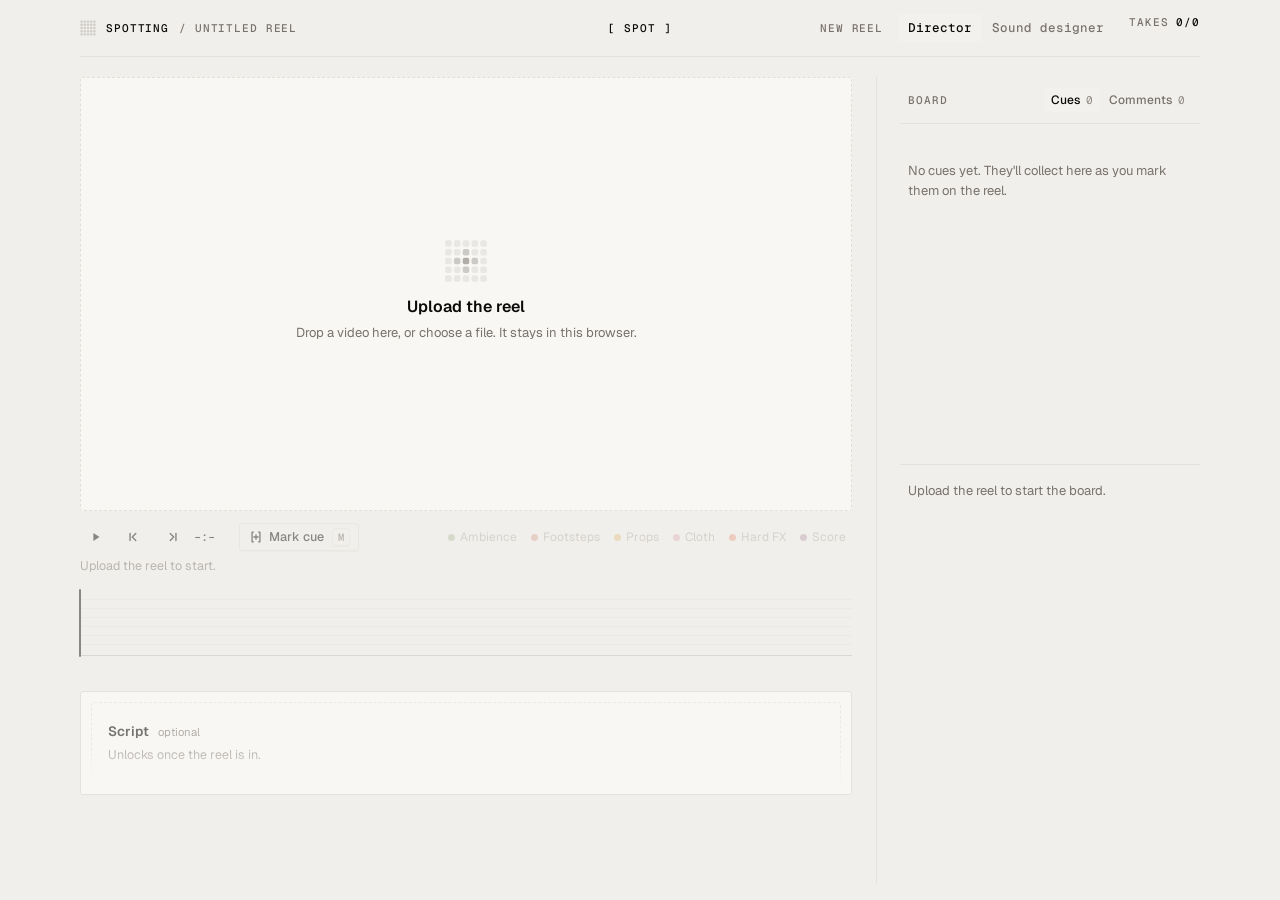
==== index.html @ cb85033e "Spotting board: upload-first app, demo, shared engine - index.html: the board opens straight onto th" ====
<!doctype html><html lang="en"><head><meta charset="utf-8"><meta name="viewport" content="width=device-width,initial-scale=1,viewport-fit=cover">
<title>Spotting</title>
<link rel="preconnect" href="https://fonts.googleapis.com">
<link rel="stylesheet" href="https://fonts.googleapis.com/css2?family=Geist:wght@400;500;600&family=Geist+Mono:wght@400;500&family=Courier+Prime:wght@400;700&display=swap">
<link rel="stylesheet" href="assets/film-cut.css">
</head><body>
<!-- The board: it opens straight onto the interface. Upload the reel in the player; the script slot under it unlocks once the reel is in.
     Everything stays in this browser (IndexedDB): the video under "video", the board (name, cues, notes, comments, script) under "board". -->
<div id="app"></div>
<script src="assets/engine.js"></script>
<script>
const store={db:null,
  open(){return this.db||(this.db=new Promise((ok,no)=>{const r=indexedDB.open("svsd-board",1);r.onupgradeneeded=()=>r.result.createObjectStore("kv");r.onsuccess=()=>ok(r.result);r.onerror=()=>no(r.error)}))},
  async tx(mode,fn){const db=await this.open();return new Promise((ok,no)=>{const t=db.transaction("kv",mode),s=t.objectStore("kv"),r=fn(s);t.oncomplete=()=>ok(r?.result);t.onerror=()=>no(t.error)})},
  get(k){return this.tx("readonly",s=>s.get(k))},put(k,v){return this.tx("readwrite",s=>s.put(v,k))},clear(){return this.tx("readwrite",s=>s.clear())}};
const save=b=>store.put("board",b).catch(()=>{});

/* pick up this browser's board if there is one, otherwise start an empty one */
(async()=>{let board=null,video=null;try{[board,video]=await Promise.all([store.get("board"),store.get("video")])}catch(e){}
  if(!video)board=null;board??={name:"Untitled reel",script:[],cues:{},comments:{}};
  window.board=boot({mode:"app",title:board.name,video:video?URL.createObjectURL(video):null,script:board.script,cues:board.cues,reel:Object.keys(board.cues||{}),comments:Object.values(board.comments||{}),
    onVideo:f=>{board.videoName=f.name;store.put("video",f).then(()=>save(board))},
    onChange:s=>{board.name=s.title;board.cues=s.cues;board.comments=s.comments;board.script=s.script;save(board)},
    onReset:async()=>{await store.clear();location.reload()}})})();
</script>
</body></html>
---- assets/film-cut.css ----
/* Spotting board: shared styles for the board (index.html) and the demo (demo.html) */
:root{color-scheme:light;box-sizing:border-box;padding-top:env(safe-area-inset-top,0px);padding-bottom:env(safe-area-inset-bottom,0px)}html{scroll-padding-top:env(safe-area-inset-top,0px)}body{margin:0;padding:0;font:14px -apple-system,BlinkMacSystemFont,sans-serif;background:#fff;color:#000}img{max-width:100%}[hidden]:not([hidden=until-found i]){display:none!important}
/* Film cut: the locked reel is the main surface. Every cue sits at its moment on the film, in a lane for its kind of sound; the script around the cue at the playhead shows underneath and unfolds, like a folded sheet of paper, into the full script over the reel. */
:root{
  --background:#f1efeb; --score-bg:#e8e5df; --foreground:#0c0a09; --card:#ffffff; --card-foreground:#0c0a09; --popover:#ffffff;
  --primary:#1c1917; --primary-foreground:#fafaf9; --secondary:#f5f3f0; --muted:#f5f3f0; --muted-foreground:#78716c;
  --accent:#f3f1ed; --border:#e5e2dd; --input:#e2ded8; --ring:#a1a1a1; --well:#0a0a0a; --well-fg:#fafafa;
  --radius:.625rem; --link:#2b8ff0;
  --ambience:#7f9460; --footsteps:#c2643f; --props:#d69726; --cloth:#cf7f8b; --hardfx:#e0552b; --score:#8a5a7e;
  --shadow-sm:0 1px 2px rgba(0,0,0,.05); --shadow-md:0 4px 6px -1px rgba(0,0,0,.1),0 2px 4px -2px rgba(0,0,0,.1);
  --f-sans:"Geist",ui-sans-serif,system-ui,-apple-system,sans-serif; --f-mono:"Geist Mono",ui-monospace,Menlo,monospace;
  --f-script:"Courier Prime","Courier New",Courier,monospace;
}
*{box-sizing:border-box}
body{background:var(--background);color:var(--foreground);font-family:var(--f-sans);font-size:14px;line-height:20px;-webkit-font-smoothing:antialiased;
  min-height:100dvh;display:flex;flex-direction:column;
  padding-left:max(16px,env(safe-area-inset-left,0px));padding-right:max(16px,env(safe-area-inset-right,0px));padding-block:0 16px}
button{font:inherit;color:inherit}
:focus-visible{outline:2px solid var(--ring);outline-offset:2px}
canvas.g{display:block;flex:none}
.wrap{max-width:1120px;width:100%;margin:0 auto;flex:1;min-height:0;display:flex;flex-direction:column;gap:20px}

/* header */
header.top{display:grid;grid-template-columns:1fr auto 1fr;align-items:center;gap:12px;padding-block:14px;border-bottom:1px solid var(--border);
  font:500 11px/16px var(--f-mono);letter-spacing:.08em;text-transform:uppercase}
.brand{display:flex;align-items:center;gap:10px;color:var(--foreground)}
.crumb{color:var(--muted-foreground)}
.nav{display:flex;gap:4px}
.nav button{border:0;background:none;cursor:pointer;padding:4px 10px;font:inherit;letter-spacing:inherit;text-transform:inherit;color:var(--muted-foreground);white-space:pre}
.nav button:hover{color:var(--foreground)}
.nav button[aria-selected="true"]{color:var(--foreground)}
.nav button[aria-selected="true"]::before{content:"[ "}.nav button[aria-selected="true"]::after{content:" ]"}
.meta{justify-self:end;display:flex;gap:16px;color:var(--muted-foreground)}
.meta b{font-weight:500;color:var(--foreground)}
.scr{display:inline-block}
@media (max-width:760px){header.top{grid-template-columns:1fr auto}.meta>span{display:none}}

/* shadcn: Button */
.btn{display:inline-flex;align-items:center;justify-content:center;gap:6px;height:32px;padding:0 12px;border-radius:calc(var(--radius) - 2px);font-size:13px;font-weight:500;cursor:pointer;border:1px solid transparent;white-space:nowrap;transition:background .15s,opacity .15s}
.btn svg{width:14px;height:14px}
.btn-default{background:var(--primary);color:var(--primary-foreground)}
.btn-default:hover{opacity:.9}
.btn-outline{background:var(--background);border-color:var(--input);box-shadow:var(--shadow-sm)}
.btn-outline:hover{background:var(--accent)}
.btn-ghost{background:transparent}
.btn-ghost:hover{background:var(--accent)}
.btn-icon{width:32px;padding:0}
.btn:disabled{opacity:.5;pointer-events:none}

/* shadcn: Badge */
.badge{display:inline-flex;align-items:center;gap:6px;border:1px solid var(--border);border-radius:calc(var(--radius) - 4px);padding:1px 8px;font-size:12px;font-weight:500;line-height:18px;white-space:nowrap}
.badge i{width:6px;height:6px;border-radius:50%;background:var(--c)}

/* shadcn: ToggleGroup */
.toggles{display:flex;flex-wrap:wrap;gap:2px}
.tg{display:inline-flex;align-items:center;gap:6px;border:0;background:transparent;height:28px;padding:0 9px;border-radius:calc(var(--radius) - 2px);font-size:12.5px;font-weight:500;cursor:pointer;color:var(--muted-foreground);transition:background .15s,color .15s}
.tg:hover{color:var(--foreground)}
.tg[aria-pressed="true"]{background:var(--accent);color:var(--foreground)}
.tg i{width:6px;height:6px;border-radius:50%;background:var(--c)}
.tg b{font:400 11px var(--f-mono);color:var(--muted-foreground);opacity:.8}
.hint{color:var(--muted-foreground);font-size:13px}

/* shadcn: Card */
.card{background:var(--card);color:var(--card-foreground);border:1px solid var(--border);border-radius:calc(var(--radius) + 4px);box-shadow:var(--shadow-sm)}
.card-h{display:flex;flex-wrap:wrap;align-items:center;justify-content:space-between;gap:6px 16px;padding:16px 20px 0}
.card-t{font-weight:600;font-size:14px;line-height:20px}
.card-d{color:var(--muted-foreground);font-size:13px}
/* shadcn: Tooltip */
.tip{position:fixed;z-index:50;pointer-events:none;background:var(--primary);color:var(--primary-foreground);font-size:12px;line-height:16px;border-radius:calc(var(--radius) - 2px);padding:6px 10px;white-space:nowrap;transform:translate(-50%,-100%);margin-top:-10px;animation:tipin .12s ease-out}
@keyframes tipin{from{opacity:0;transform:translate(-50%,-90%)}}

/* script card: fixed height down to the bottom of the screen, scrolls inside */
.script{flex:1 1 0;min-height:420px;display:flex;flex-direction:row;gap:20px;min-width:0}
.pane{flex:1;min-width:0;position:relative;display:flex;flex-direction:column;border:1px solid var(--border);border-radius:3px;overflow:hidden}
.pane::after{content:"";position:absolute;left:0;right:0;bottom:0;height:88px;pointer-events:none;z-index:6;background:linear-gradient(to bottom,transparent,var(--background) 85%)}
.scroller{flex:1;min-width:0;min-height:0;overflow-y:auto;overscroll-behavior:contain;position:relative;scrollbar-width:thin;scrollbar-color:var(--input) transparent}
.doc{padding:0 0 96px}
.act{position:relative}
.act-h{position:sticky;top:0;z-index:5;display:flex;align-items:center;flex-wrap:wrap;gap:4px 14px;padding:11px 20px;width:100%;border:0;text-align:left;cursor:pointer;
  background:color-mix(in srgb,var(--background) 97%,transparent);-webkit-backdrop-filter:blur(10px);backdrop-filter:blur(10px);
  border-bottom:1px solid var(--border);font:500 11px/16px var(--f-mono);letter-spacing:.08em;text-transform:uppercase;color:var(--muted-foreground)}
.act-h:hover{background:color-mix(in srgb,var(--accent) 92%,transparent)}
.act-h .chev{width:14px;height:14px;flex:none;color:var(--muted-foreground);transition:transform .25s cubic-bezier(.22,1,.36,1)}
.act.collapsed .chev{transform:rotate(-90deg)}
.act-body{display:grid;grid-template-rows:1fr;transition:grid-template-rows .3s cubic-bezier(.22,1,.36,1)}
.act-body>.inner{overflow:hidden;min-height:0}
.act.collapsed .act-body{grid-template-rows:0fr;visibility:hidden;transition:grid-template-rows .3s cubic-bezier(.22,1,.36,1),visibility 0s .3s}
.act-h .nm{color:var(--foreground);font-weight:600;display:flex;align-items:center;gap:8px}
.act-h .nm i{width:6px;height:6px;border-radius:1px;background:var(--foreground)}
.act-h .bd{letter-spacing:.04em}
.act-h .at{margin-left:auto;color:var(--foreground)}
.row{position:relative;display:grid;grid-template-columns:64px minmax(0,1fr)}
.gut{position:relative}
.scene-no{position:absolute;right:12px;top:22px;text-align:right;font:500 13px var(--f-mono);color:var(--muted-foreground)}
.page{padding:0 40px;font-family:var(--f-script);font-size:15px;line-height:28px;transition:opacity .35s}
.page p{margin:0;padding-bottom:20px}
.page .slug{font-weight:700;letter-spacing:.03em;padding-top:20px}
.page .sub{font-weight:700;padding-top:0}
.page .char{padding:4px 0 0 32%;padding-bottom:0}
.page .line{padding:0 16% 20px 20%}
.ci{display:grid;grid-template-columns:20px 1fr;align-items:center;gap:10px;border:0;background:transparent;text-align:left;cursor:pointer;border-radius:calc(var(--radius) - 2px);padding:6px 8px;transition:background .15s,opacity .3s}
.ci:hover,.ci.hot,.ci.open{background:var(--accent)}
.cuelist{width:240px;flex:none;display:flex;flex-direction:column;min-height:0}
.cuelist-h{padding:11px 8px;border-bottom:1px solid var(--border);font:500 11px/16px var(--f-mono);letter-spacing:.08em;text-transform:uppercase;color:var(--muted-foreground)}
.cl-scroll{flex:1;min-height:0;position:relative;overflow-y:auto;scrollbar-width:none;padding-top:8px;-webkit-mask-image:linear-gradient(to bottom,transparent,#000 18px,#000 calc(100% - 64px),transparent);mask-image:linear-gradient(to bottom,transparent,#000 18px,#000 calc(100% - 64px),transparent)}
.ci .lbl{font-size:13px;font-weight:500;line-height:18px;min-width:0}
.ci .cat{display:block;font-size:12px;font-weight:400;color:var(--muted-foreground)}
/* highlight */
.cue{cursor:pointer;border-radius:3px;-webkit-box-decoration-break:clone;box-decoration-break:clone;
  background-image:linear-gradient(90deg,transparent 0%,color-mix(in srgb,var(--c) 10%,transparent) 35%,color-mix(in srgb,var(--c) 38%,transparent) 100%),
    linear-gradient(90deg,color-mix(in srgb,var(--c) 10%,transparent),color-mix(in srgb,var(--c) 55%,transparent));
  background-repeat:no-repeat;background-position:0 0,0 100%;background-size:0% 100%,100% 1px;
  transition:background-size .55s cubic-bezier(.22,1,.36,1),color .2s}
.cue.hot,.doc.filtering .cue.match{background-size:100% 100%,100% 1px}
.pop .panel{background:var(--popover);border:1px solid var(--border);border-radius:var(--radius);box-shadow:var(--shadow-md);overflow:hidden}
/* clip thumbnail: always the first thing in the card */
.clipslot{position:relative;aspect-ratio:16/9;max-width:100%;margin:6px 6px 0;background:#000;border-radius:calc(var(--radius) - 3px);overflow:hidden}
.clipslot .media{position:absolute;inset:0}
.clipslot .media canvas,.clipslot .media video{display:block;width:100%;height:100%;object-fit:cover}
.cliptag{position:absolute;left:8px;top:8px;display:flex;align-items:center;gap:6px;font:400 10.5px/14px var(--f-mono);color:#e5e5e5;background:rgba(0,0,0,.55);padding:2px 7px;border-radius:4px;-webkit-backdrop-filter:blur(4px);backdrop-filter:blur(4px)}
/* comment card, after the references: header, a thread joined by a line, an input with a round send button */
.av{flex:none;width:32px;height:32px;border-radius:50%;font-size:0;
  background:radial-gradient(circle,var(--c) 0 38%,transparent 44%) 0 0/4px 4px,radial-gradient(circle,color-mix(in srgb,var(--c) 60%,#000) 0 30%,transparent 36%) 2px 2px/4px 4px,color-mix(in srgb,var(--c) 40%,#fff)}
.pop .panel{border-radius:20px;box-shadow:0 14px 34px -12px rgba(0,0,0,.24),0 2px 6px rgba(0,0,0,.05)}
.pop .clipslot{border-radius:14px}
.ch{display:flex;align-items:center;gap:8px;padding:14px 10px 12px 18px;border-bottom:1px solid var(--border);background:color-mix(in srgb,var(--muted) 55%,var(--popover))}
.pop:not(.ext) .ch{margin-top:6px;border-top:1px solid var(--border)}
.ch .tt{flex:1;min-width:0}
.ch b{display:block;font-size:15px;font-weight:500;line-height:20px;white-space:nowrap;overflow:hidden;text-overflow:ellipsis}
.ch small{display:block;font:400 11px/16px var(--f-mono);color:var(--muted-foreground);white-space:nowrap;overflow:hidden;text-overflow:ellipsis}
.ch .btn-icon{width:30px;height:30px;flex:none;color:var(--muted-foreground)}
.ch .btn-icon svg{width:16px;height:16px}
.ch .bk{margin-left:-10px}
.stc{display:inline-flex;align-items:center;gap:5px;flex:none;height:26px;padding:0 9px;border:1px solid var(--border);border-radius:999px;background:var(--popover);font:500 12px var(--f-sans);color:var(--foreground);white-space:nowrap}
button.stc{cursor:pointer}button.stc:hover{background:var(--accent)}
.stc i{width:6px;height:6px;border-radius:50%;background:var(--c)}
.stc svg{width:12px;height:12px;color:var(--muted-foreground)}
.kh{flex:none;font:400 10.5px var(--f-mono);color:var(--muted-foreground);white-space:nowrap}
.cnote{all:unset;box-sizing:border-box;display:-webkit-box;-webkit-box-orient:vertical;-webkit-line-clamp:2;overflow:hidden;width:100%;padding:12px 18px 0;font:400 12.5px/19px var(--f-script);color:var(--muted-foreground);cursor:pointer}
.cnote[aria-expanded=true]{-webkit-line-clamp:unset}
.cnote b{font:500 11.5px var(--f-sans);color:var(--foreground);margin-right:6px}
.thread{padding:6px 18px 8px}
.msg{position:relative;display:grid;grid-template-columns:32px minmax(0,1fr);gap:12px;padding:12px 0}
.msg:has(+.msg:not(.sys))::before{content:"";position:absolute;left:15.25px;top:52px;bottom:-4px;width:1.5px;border-radius:1px;background:var(--border)}
.msg .who{display:flex;align-items:baseline;flex-wrap:wrap;gap:0 8px;font-size:14px;font-weight:600;line-height:20px}
.msg .who small{font-size:12.5px;font-weight:400;color:var(--muted-foreground)}
.msg p{margin:2px 0 0;font-size:14px;line-height:21px;color:color-mix(in srgb,var(--foreground) 78%,transparent);white-space:pre-wrap;overflow-wrap:anywhere}
.msg.sys{display:block;padding:6px 0;text-align:center;font-size:11.5px;color:var(--muted-foreground)}
.mention{color:var(--link);font-weight:500}
.rxs{display:flex;flex-wrap:wrap;gap:4px;margin-top:8px}
.rx{display:inline-flex;align-items:center;gap:4px;height:24px;padding:0 8px;border:1px solid var(--border);border-radius:999px;background:transparent;font-size:12.5px;cursor:pointer}
.rx:hover{background:var(--accent)}
.rx[aria-pressed=true]{background:color-mix(in srgb,var(--link) 10%,transparent);border-color:color-mix(in srgb,var(--link) 45%,transparent)}
.rx b{font:400 11px var(--f-mono);color:var(--muted-foreground)}
.chips{display:flex;flex-wrap:wrap;gap:4px}
.chip{display:inline-flex;align-items:center;gap:5px;border:1px solid var(--border);background:transparent;border-radius:999px;padding:3px 9px;font:inherit;font-size:12px;color:var(--muted-foreground);cursor:pointer}
.chip i{width:6px;height:6px;border-radius:50%;background:var(--c)}
.chip:hover{background:var(--accent)}
.chip[aria-pressed=true]{background:var(--foreground);color:var(--background);border-color:var(--foreground)}
/* a new comment starts at the playhead; play or scrub on, then "Set end" makes it a range */
.rng{display:flex;align-items:center;gap:4px;padding:8px 12px 0 18px;border-top:1px solid var(--border);background:var(--popover);font:400 11.5px/24px var(--f-mono);color:var(--foreground)}
.rng+.compose{border-top:0}
.rng .btn{height:24px;padding:0 8px;font:400 12px var(--f-sans)}
.rng .btn-icon{width:24px;padding:0}.rng .btn svg{width:12px;height:12px}
.rng [data-act=setend]{margin-left:auto}
.rng [data-act=setend] b{margin-left:4px;font:500 11.5px var(--f-mono)}
.rng .btn:disabled{opacity:.45;pointer-events:none}
.compose{position:relative;padding:12px 12px 12px 18px;border-top:1px solid var(--border);background:var(--popover)}
.pend{margin-bottom:8px}.pend .hero.sm:first-child{margin-top:0}
.cin{display:flex;align-items:flex-end;gap:10px}
.cin .av{width:28px;height:28px;margin-bottom:2px}
.cin textarea{flex:1;min-width:0;min-height:32px;max-height:120px;padding:6px 0;border:0;outline:0;resize:none;background:transparent;color:inherit;font:inherit;font-size:14px;line-height:20px;caret-color:var(--link)}
.cin textarea::placeholder{color:var(--muted-foreground)}
.cin .btn{width:34px;height:34px;padding:0;border-radius:50%;flex:none}
.cin .btn svg{width:16px;height:16px}
.cin .mic{color:var(--muted-foreground)}
.cin .mic.rec{width:auto;padding:0 10px;border-radius:17px;background:#ef4444;color:#fff;font:500 11px var(--f-mono)}
.cin .send{background:var(--link);color:#fff}
.cin .send:hover{opacity:.9}
.clist{padding:6px 10px 8px}
.crow{display:grid;grid-template-columns:24px minmax(0,1fr) auto;gap:10px;align-items:center;width:100%;padding:8px;border:0;border-radius:10px;background:transparent;text-align:left;font-size:13.5px;cursor:pointer}
.crow:hover{background:var(--accent)}
.crow .av{width:24px;height:24px}
.crow>span:nth-child(2){white-space:nowrap;overflow:hidden;text-overflow:ellipsis}
.crow small{display:flex;align-items:center;gap:6px;font:400 11px var(--f-mono);color:var(--muted-foreground)}

/* ---------- film cut: the reel is the main surface. Player on top, cue lanes under it, the script behind the current cue underneath ---------- */
@media (min-width:861px){body{height:100dvh}}
body{overflow-x:hidden}
.main{flex:1;min-height:0;display:flex;gap:0}
.vdiv{flex:1 1 auto;min-width:48px;display:flex;justify-content:center}
.vdiv::before{content:"";width:1px;background:var(--border)}
.col{position:relative;flex:1;min-width:0;min-height:0;display:flex;flex-direction:column;gap:14px}
.player{flex:none;padding:14px 18px 10px;display:flex;flex-direction:column;gap:10px;transform-origin:50% 45%;
  transition:transform .6s cubic-bezier(.22,1,.36,1),opacity .5s ease,filter .5s ease}
.screen{position:relative;align-self:center;width:min(100%,560px);aspect-ratio:16/9;background:#000;border-radius:2px;overflow:hidden;cursor:pointer;flex:none}
.screen video{display:block;width:100%;height:100%;object-fit:contain;background:#000}
.screen .big{position:absolute;left:50%;top:50%;width:56px;height:56px;margin:-28px;border-radius:50%;background:rgba(0,0,0,.45);color:#fff;display:grid;place-items:center;pointer-events:none;opacity:0;transition:opacity .2s}
.screen.paused .big{opacity:1}
.screen .big svg{width:22px;height:22px}
.tp{min-width:0;display:flex;flex-direction:column;gap:4px}
.ctl{display:flex;align-items:center;gap:6px;min-width:0}
.ctl .tc{font:500 12px var(--f-mono);white-space:nowrap;margin-right:8px}
.ctl .now-sc{min-width:0;overflow:hidden;text-overflow:ellipsis;white-space:nowrap;font:400 11px var(--f-mono);letter-spacing:.04em;color:var(--muted-foreground);text-transform:uppercase}
.btn svg{width:14px;height:14px}

/* the reel shrinks back into the screen while the script unfolds over it, and grows back out when the script folds away */
.player.recede{transform:scale(.78) translateY(-3%);opacity:0;filter:blur(3px)}
.player.nt{transition:none}
.expanded .player{position:absolute;left:0;right:0;top:0;pointer-events:none}
.expanded .player.recede{visibility:hidden;transition:transform .6s cubic-bezier(.22,1,.36,1),opacity .5s ease,filter .5s ease,visibility 0s .6s}
.sp.pre{visibility:hidden}

/* the paper: a tri-fold sheet. The middle third flies from the excerpt to the middle of the column, then the top flap unfolds up and the bottom flap down.
   Each flap shows the script on its front and plain paper on its back; a crease shadow deepens as it folds */
.sheet{position:fixed;z-index:40;pointer-events:none;transform-origin:50% 50%;transform-style:preserve-3d;perspective:2400px;
  transform:translate3d(var(--tx,0px),var(--ty,0px),0) scale(var(--s,1))}
.sheet .pnl{position:absolute;left:0;right:0;transform-style:preserve-3d}
.sheet .face{position:absolute;inset:0;overflow:hidden;backface-visibility:hidden;-webkit-backface-visibility:hidden;background:var(--background)}
.sheet .back{transform:rotateX(180deg);background:var(--card)}
.sheet .pnl.up{transform-origin:50% 100%;transform:translateZ(var(--z,0px)) rotateX(var(--a,0deg))}
.sheet .pnl.dn{transform-origin:50% 0;transform:translateZ(var(--z,0px)) rotateX(var(--a,0deg))}
.sheet .pnl.mid{z-index:1}
.sheet .pnl>.cr{position:absolute;left:0;right:0;height:30%;pointer-events:none;backface-visibility:hidden;-webkit-backface-visibility:hidden;opacity:var(--c,0)}
.sheet .pnl.up>.cr{bottom:0;background:linear-gradient(to top,rgba(60,48,30,.3),transparent)}
.sheet .pnl.dn>.cr{top:0;background:linear-gradient(to bottom,rgba(60,48,30,.3),transparent)}
.sheet .pnl.mid>.cr{display:none}
.sheet .exc{position:absolute;inset:0;pointer-events:none}
.sheet .cr{position:absolute;left:0;right:0;height:22%;pointer-events:none;backface-visibility:hidden;-webkit-backface-visibility:hidden}
.sheet .clone{position:absolute;left:0;visibility:visible!important}

/* lanes: one thin lane per sound; each cue a stroke as long as the sound. The current (or hovered) cue shows its interval on the axis */
.ftl{position:relative;cursor:pointer;touch-action:none;user-select:none;-webkit-user-select:none}
.ftl .ax{position:absolute;left:0;right:0;height:1px;background:color-mix(in srgb,var(--foreground) 22%,transparent);pointer-events:none}
.ftl .scb{position:absolute;border-left:1px solid color-mix(in srgb,var(--foreground) 10%,transparent);pointer-events:none}
.ftl .scb:nth-child(even){background:color-mix(in srgb,var(--foreground) 2.5%,transparent)}
.ftl .scb span{position:absolute;left:4px;top:-12px;font:400 9.5px var(--f-mono);color:var(--muted-foreground);white-space:nowrap}
.ftl .tk{position:absolute;width:1px;height:4px;background:color-mix(in srgb,var(--foreground) 25%,transparent);font:normal 400 10px/1 var(--f-mono);color:var(--muted-foreground);pointer-events:none}
.ftl .tk.l{height:7px;background:color-mix(in srgb,var(--foreground) 50%,transparent)}
.ftl .tk b{position:absolute;top:9px;left:0;transform:translateX(-50%);font-weight:400;white-space:nowrap}
.ftl .tk:first-of-type b{transform:none}
.ftl .lnl{position:absolute;left:0;right:0;height:1px;background:color-mix(in srgb,var(--foreground) 6%,transparent);pointer-events:none}
.fm{position:absolute;height:9px;margin-top:-4px;padding:0;border:0;background:none;cursor:pointer;transition:opacity .2s}
.fm::before{content:"";position:absolute;left:0;right:0;top:3px;height:3px;border-radius:2px;background:color-mix(in srgb,var(--c) 40%,transparent);transition:top .15s,height .15s}
.fm:hover::before,.fm.hot::before,.fm.cur::before{top:1px;height:7px;background:var(--c);opacity:1}
.fm.faded{opacity:.12}
.rng-ax{position:absolute;height:5px;margin-top:-2px;border-radius:3px;pointer-events:none;background:color-mix(in srgb,var(--c) 30%,transparent);box-shadow:inset 0 0 0 1px var(--c);transition:left .25s cubic-bezier(.22,1,.36,1),width .25s cubic-bezier(.22,1,.36,1)}
.rng-ax.hov{background:none;box-shadow:none;border:1px dashed var(--c);transition:none}
.fph{position:absolute;width:2px;margin-left:-1px;border-radius:1px;background:var(--foreground);pointer-events:none;z-index:4}

/* snippet: a window one third the height of the column onto the same script, centred on the current cue. Opening the script, it becomes the middle
   third of the page and the rest unfolds out from behind it, so the snippet reads as part of one continuous sheet */
.ex{flex:none;background:var(--background)}
.ex.pre{visibility:hidden}
.ex .doc{flex:1;min-height:0;overflow-y:auto}
/* the whole script can sit its current line mid-page, even at the very top or bottom */
.doc{padding-bottom:40px}

/* the full script */
.sp{flex:1;min-height:0}
.sp-h{flex:none;display:flex;align-items:center;gap:12px;padding:8px 10px 8px 20px;border-bottom:1px solid var(--border);font:500 11px/16px var(--f-mono);letter-spacing:.08em;text-transform:uppercase;color:var(--muted-foreground)}
.sp-h .hint{font:400 12px var(--f-sans);letter-spacing:0;text-transform:none}
.sp-h .btn{margin-left:auto;font-family:var(--f-sans);letter-spacing:0;text-transform:none}
kbd{margin-left:4px;padding:0 5px;border:1px solid var(--border);border-bottom-width:2px;border-radius:4px;font:500 10.5px/16px var(--f-mono);color:var(--muted-foreground)}
.cue.now{background-size:100% 100%,100% 1px;background-image:linear-gradient(90deg,color-mix(in srgb,var(--c) 22%,transparent),color-mix(in srgb,var(--c) 45%,transparent)),linear-gradient(90deg,var(--c),var(--c))}
.cue.off{cursor:default;background-image:none}
mark.cue{color:inherit;background-color:transparent}
.act-h .at{margin-left:auto;letter-spacing:.04em}

/* script card: the clip (click it to bring the film back), the director's note, and the cue's comments, as in the script view */
.pop{position:fixed;z-index:30;width:330px;cursor:grab;user-select:none;-webkit-user-select:none;transition:top .3s cubic-bezier(.22,1,.36,1),left .3s cubic-bezier(.22,1,.36,1),opacity .2s}
.pop .panel{display:flex;flex-direction:column;max-height:var(--mh,min(72vh,560px))}
.pop .btn,.pop .crow,.pop .cnote{cursor:pointer}.pop textarea{cursor:text;user-select:text;-webkit-user-select:text}
.pop.dragging,.pop.dragging *{cursor:grabbing!important}
.pop.dragging{transition:none}
.pop .clipslot{flex:none;cursor:pointer}
.clipslot canvas{position:absolute;inset:0;width:100%;height:100%;display:block}
.clipslot .pz{position:absolute;left:6px;bottom:6px;width:28px;height:28px;color:#fff;background:rgba(0,0,0,.5);border-radius:50%}
.clipslot .pz:hover{background:rgba(0,0,0,.75)}
.clipslot .bk2{position:absolute;right:8px;bottom:8px;display:inline-flex;align-items:center;gap:5px;padding:3px 9px;border-radius:999px;background:rgba(0,0,0,.6);color:#fff;font:500 11.5px/16px var(--f-sans);opacity:0;transform:translateY(3px);transition:opacity .15s,transform .15s}
.clipslot .bk2 svg{width:13px;height:13px}
.clipslot:hover .bk2{opacity:1;transform:none}
.trim{flex:none;display:grid;grid-template-columns:auto 1fr auto;align-items:center;gap:8px;padding:8px 10px 2px;font:400 10.5px var(--f-mono);color:var(--muted-foreground)}
.trim .trk{position:relative;height:22px;cursor:pointer;touch-action:none}
.trim .trk::before{content:"";position:absolute;left:0;right:0;top:10px;height:2px;border-radius:1px;background:var(--border)}
.trim .win{position:absolute;top:4px;height:14px;border-radius:2px;background:color-mix(in srgb,var(--c) 28%,transparent);box-shadow:inset 0 0 0 1px var(--c);cursor:grab}
.trim .hd{position:absolute;top:1px;width:9px;height:20px;margin-left:-4.5px;border-radius:2px;background:var(--card);box-shadow:inset 0 0 0 1.5px var(--c),var(--shadow-sm);cursor:ew-resize}
.trim .hd::after{content:"";position:absolute;left:3.5px;top:6px;width:2px;height:8px;border-radius:1px;background:var(--c)}
.trim .tph{position:absolute;top:0;width:2px;height:22px;margin-left:-1px;border-radius:1px;background:var(--foreground);pointer-events:none}
.trim b{font-weight:500;color:var(--foreground)}
.trim.dragging,.trim.dragging *{cursor:grabbing!important}
.pop .cbody{min-height:96px}
.cbody{flex:1;min-height:0;overflow-y:auto;overscroll-behavior:contain}
.pop .ch{margin-top:6px}
.cmenu{position:absolute;z-index:5;min-width:170px;padding:4px;background:var(--popover);border:1px solid var(--border);border-radius:10px;box-shadow:var(--shadow-md)}
.cmenu .mh{padding:6px 10px 4px;font:500 10.5px var(--f-mono);letter-spacing:.06em;text-transform:uppercase;color:var(--muted-foreground)}
.cmenu button{display:flex;align-items:center;gap:8px;width:100%;padding:7px 10px;border:0;border-radius:6px;background:none;font-size:13px;text-align:left;cursor:pointer}
.cmenu button:hover{background:var(--accent)}
.cmenu svg{width:14px;height:14px;color:var(--muted-foreground)}

/* cue list and comments */
.cuelist{width:260px;flex:none;display:flex;flex-direction:column;min-height:0}
.cuelist-h{display:flex;align-items:center;justify-content:space-between;gap:6px}
.cuelist-h .tg{height:24px;padding:0 7px;font:500 12px var(--f-sans);letter-spacing:0;text-transform:none}
.cl-scroll[hidden]{display:none!important}
.ci{width:100%;grid-template-columns:20px 1fr auto;opacity:.6;transition:background .15s,opacity .3s}
.ci.in{opacity:1;background:var(--accent);box-shadow:inset 2px 0 0 var(--c)}
.ci:hover,.ci.hot{opacity:1}
.ci .tcs{font:400 11px var(--f-mono);color:var(--muted-foreground);align-self:start;padding-top:1px;text-align:right}
.cuelist.filtering .ci:not(.match){opacity:.12}
.doc.filtering .cue.match{background-size:100% 100%,100% 1px}
.cm-i{display:block;width:100%;text-align:left;border:0;background:transparent;border-radius:calc(var(--radius) - 2px);padding:9px 8px 10px;cursor:pointer;transition:background .15s}
.cm-i:hover,.cm-i.hot{background:var(--accent)}
.cm-i.in{background:var(--accent);box-shadow:inset 2px 0 0 var(--c)}
.cm-i .cq{display:flex;align-items:center;gap:7px;font-size:12px;font-weight:500;color:var(--muted-foreground)}
.cm-i .cq i{flex:none;width:6px;height:6px;border-radius:50%;background:var(--c)}
.cm-i .cq span{min-width:0;overflow:hidden;text-overflow:ellipsis;white-space:nowrap}
.cm-i .cq small{margin-left:auto;font:400 11px var(--f-mono)}
.cm-i .who{display:flex;align-items:center;gap:6px;margin-top:6px;font-size:12px;font-weight:500}
.cm-i .who .av{width:20px;height:20px}
.cm-i .who small{font-weight:400;color:var(--muted-foreground)}
.cm-i .who .pri{margin-left:auto;display:inline-flex;align-items:center;gap:4px;font-weight:400;color:var(--muted-foreground)}
.cm-i .who .pri i{width:5px;height:5px;border-radius:50%;background:var(--p)}
.cm-i .tx{display:-webkit-box;margin-top:4px;font-size:13px;line-height:18px;-webkit-line-clamp:2;-webkit-box-orient:vertical;overflow:hidden}
.cm-i .ft{display:flex;align-items:center;gap:8px;margin-top:6px;font-size:11.5px;color:var(--muted-foreground)}
.cm-i .ft .btn{height:24px;padding:0 8px;font-size:12px;margin-left:auto}
.cm-empty{padding:16px 8px;color:var(--muted-foreground);font-size:13px}

/* right-click menu */
.ctx{position:fixed;z-index:50;min-width:150px;padding:4px;background:var(--popover);border:1px solid var(--border);border-radius:var(--radius);box-shadow:var(--shadow-md);animation:popin .12s ease-out}
.ctx[hidden]{display:none}
.ctx button{display:flex;align-items:center;gap:8px;width:100%;border:0;background:transparent;padding:7px 10px;border-radius:calc(var(--radius) - 3px);font:inherit;font-size:13px;color:var(--foreground);cursor:pointer;text-align:left}
.ctx button:hover,.ctx button:focus-visible{background:var(--accent);outline:0}
.ctx svg{width:14px;height:14px}
/* highlighter: appears over a text selection */
.hl{position:fixed;z-index:40;display:flex;gap:7px;padding:7px 9px;background:var(--popover);border:1px solid var(--border);border-radius:999px;box-shadow:var(--shadow-md);transform:translateX(-50%);animation:popin .12s ease-out}
.hl[hidden]{display:none}
.hl button{width:16px;height:16px;border:0;padding:0;border-radius:50%;background:var(--c);cursor:pointer;transition:transform .12s}
.hl button:hover{transform:scale(1.25)}

/* shadcn Sonner toast */
.toasts{position:fixed;right:max(16px,env(safe-area-inset-right,0px));bottom:calc(16px + env(safe-area-inset-bottom,0px));z-index:60;display:flex;flex-direction:column;gap:8px}
.toast{display:flex;align-items:center;gap:10px;background:var(--popover);border:1px solid var(--border);border-radius:var(--radius);box-shadow:var(--shadow-md);padding:12px 14px;font-size:13px;min-width:260px;animation:tin .25s cubic-bezier(.2,1.2,.4,1)}
.toast small{display:block;color:var(--muted-foreground);font:400 11.5px var(--f-mono)}
@keyframes tin{from{opacity:0;transform:translateY(10px)}}

:root{--radius:3px;--paper:#f8f7f4}
#player.card{background:transparent;border:0;box-shadow:none;padding:0}
.sp,.ex,.sheet .face{background:var(--paper)}
.sp .act-h,.ex .act-h,.sheet .act-h{background:color-mix(in srgb,var(--paper) 96%,transparent)}
.sp::after{background:linear-gradient(to bottom,transparent,var(--paper) 85%)}
.ctl{min-height:32px}
/* sound filter: colour dots; the chosen one gets a ring and the rest dim */
.legend{margin-left:auto;flex:none;display:flex;align-items:center;gap:2px}
.lg{display:inline-flex;align-items:center;gap:5px;height:24px;padding:0 6px;border:0;background:none;font-size:12px;color:var(--muted-foreground);cursor:pointer;white-space:nowrap;transition:color .15s,opacity .15s}
.lg i{width:7px;height:7px;border-radius:50%;background:var(--c)}
.lg:hover{color:var(--foreground)}
.legend.filtering .lg:not([aria-pressed=true]){opacity:.4}
.legend.filtering .lg[aria-pressed=true]{color:var(--foreground)}
/* no focus ring on the big surfaces, or on controls once the pointer has used them */
#ex,#doc,#sp,.screen,.cue,.ftl,.fm,.lg,.ci,.cm-i,.clipslot,.pop{outline:none!important}
.card,.pane,.pop .panel,.cmenu,.ctx,.hl,.tip,.toast,.btn,.tg,.badge,.stc,.ci,.cm-i,.crow,.rx,.chip,.ex-h .tcb,.cin textarea{border-radius:3px}
.ctx button,.cmenu button{border-radius:2px}
.screen,.screen video,.pop .clipslot,.cliptag{border-radius:2px}
.cin .btn,.clipslot .pz,.screen .big{border-radius:50%}
.hl{padding:6px 8px;gap:6px}
@media (max-width:860px){
  .main{flex-direction:column;gap:20px}
  .vdiv{display:none}
  .cuelist{width:auto;max-height:320px}
  .row{grid-template-columns:minmax(0,1fr)}
  .gut{display:none}
  .page{padding:0 18px;font-size:14px}
  .page .char{padding-left:28%}.page .line{padding:0 4% 20px 12%}
  .act-h{padding-inline:18px}
  .sp{min-height:70vh}
  .pop{width:min(330px,calc(100vw - 32px))}
}
@media (prefers-reduced-motion:reduce){*{animation:none!important;transition:none!important}}

/* ---------- board additions ---------- */
#app{display:contents}
/* the cue at the playhead, above the lanes: [interval] name on the left, its runtime on the right */
.tlh{display:flex;align-items:baseline;justify-content:space-between;gap:12px;min-height:18px;font-size:12.5px;line-height:18px;color:var(--foreground)}
.tlh #tlL{min-width:0;overflow:hidden;text-overflow:ellipsis;white-space:nowrap}
.tlh b{font:500 12px var(--f-mono)}
.tlh #tlR{flex:none;font:400 12px var(--f-mono);color:var(--muted-foreground)}
.tlh .hint{font-size:12.5px}
/* marking: the button turns into "Set end" and a dashed range grows from the in point to the playhead */
.mkb{height:28px;padding:0 8px 0 9px;gap:6px;font-size:12.5px;margin-left:10px}
.mkb kbd{margin-left:2px}
.mkb.on{background:var(--foreground);color:var(--background);border-color:var(--foreground)}
.mkb.on kbd{color:var(--background);border-color:color-mix(in srgb,var(--background) 40%,transparent)}
.rng-ax.mrk{--c:var(--foreground);background:color-mix(in srgb,var(--foreground) 10%,transparent);box-shadow:none;border:1px dashed var(--foreground);height:7px;margin-top:-3px;transition:none}
/* new cue: name it and say what kind of sound it is */
.nc{position:fixed;z-index:45;width:360px;padding:12px;background:var(--popover);border:1px solid var(--border);border-radius:3px;box-shadow:var(--shadow-md);display:flex;flex-direction:column;gap:10px;animation:popin .14s ease-out}
.nc[hidden]{display:none}
.nc-h{display:flex;align-items:baseline;gap:8px;font-weight:600;font-size:13px}
.nc-h b{font:500 12px var(--f-mono)}.nc-h small{margin-left:auto;font:400 11.5px var(--f-mono);color:var(--muted-foreground)}
.nc-n{height:34px;padding:0 10px;border:1px solid var(--input);border-radius:3px;background:var(--card);font:inherit;font-size:13.5px;color:inherit;outline:none}
.nc-n:focus{border-color:var(--foreground)}
.nc-c{display:flex;flex-wrap:wrap;gap:2px 0;margin:0 -6px}
.nc-c .lg[aria-pressed=true]{color:var(--foreground);background:var(--accent)}
.nc-f{display:flex;justify-content:flex-end;gap:6px}
/* the cue panel docked under the list (film view) */
.cuelist{width:300px}
.dock{flex:none;height:52%;min-height:0;display:flex;flex-direction:column;margin-top:8px;border-top:1px solid var(--border)}
.expanded .dock{display:none}
.dock .panel{flex:1;min-height:0;display:flex;flex-direction:column;position:relative}
.dock .ch{padding:12px 4px 10px 8px;background:none}
.dock .trim{padding:10px 4px 0 8px}
.dock .cnote,.dock .unl{padding-left:8px;padding-right:8px}
.dock .clist{padding:6px 0 8px}
.dock .thread{padding:6px 8px 8px}
.dock .compose{padding:10px 4px 2px 8px}
.dock .rng{padding-left:8px}
.dock-e{margin:0;padding:16px 8px;font-size:13px;line-height:19px;color:var(--muted-foreground)}
.cbody{flex:1;min-height:0;overflow-y:auto;overscroll-behavior:contain}
.ch .more{margin-left:-4px}
.ch .rn{width:100%;height:26px;padding:0 6px;margin:-3px 0 1px -6px;border:1px solid var(--input);border-radius:3px;background:var(--card);font:500 15px var(--f-sans);color:inherit;outline:none}
.cnote.ed{display:block;cursor:text}
.cnote.ed b{display:block;margin-bottom:2px}
.cnote.ed textarea{width:100%;min-height:40px;padding:4px 6px;margin-left:-6px;border:1px solid transparent;border-radius:3px;background:transparent;font:400 12.5px/19px var(--f-script);color:var(--foreground);resize:vertical;outline:none}
.cnote.ed textarea:hover{border-color:var(--border)}
.cnote.ed textarea:focus{border-color:var(--input);background:var(--card)}
.unl{margin:0;padding:10px 18px 0;font-size:12px;color:var(--muted-foreground)}
.cmenu hr{margin:4px 2px;border:0;border-top:1px solid var(--border)}
.cmenu .sw{width:7px;height:7px;border-radius:50%;background:var(--c);margin:0 3px}
.cmenu .ck2{margin-left:auto;display:inline-flex}
.cmenu .danger{color:var(--hardfx)}.cmenu .danger svg{color:var(--hardfx)}
.hl .att{width:auto;height:22px;padding:0 9px;border-radius:3px;background:var(--foreground);color:var(--background);font:500 12px var(--f-sans);white-space:nowrap}
.hl .att:hover{transform:none;opacity:.9}
/* header links */
.lk{border:0;background:none;padding:0;font:inherit;letter-spacing:inherit;text-transform:inherit;color:var(--muted-foreground);cursor:pointer;text-decoration:none}
.lk:hover{color:var(--foreground)}
.hacts{display:inline-flex;gap:14px}
.lk[hidden]{display:none}

/* ---------- start: upload a reel (and, if you have it, the script) ---------- */
.start{max-width:1120px;width:100%;margin:0 auto;flex:1;display:flex;flex-direction:column}
.start[hidden]{display:none}
.start-b{flex:1;display:flex;flex-direction:column;justify-content:center;max-width:620px;width:100%;margin:0 auto;padding:40px 0 64px}
.start h1{margin:0 0 10px;font-size:28px;line-height:34px;font-weight:600;letter-spacing:-.01em}
.start .lede{margin:0 0 26px;font-size:15px;line-height:23px;color:var(--muted-foreground)}
.steps{display:flex;gap:18px;margin:0 0 22px;padding:0;list-style:none;counter-reset:s;font:500 11px/16px var(--f-mono);letter-spacing:.06em;text-transform:uppercase;color:var(--muted-foreground)}
.steps li{counter-increment:s}.steps li::before{content:counter(s) ". ";color:var(--foreground)}
.drops{display:grid;grid-template-columns:1.4fr 1fr;gap:12px;margin-bottom:12px}
.drop{position:relative;display:flex;flex-direction:column;gap:4px;min-height:132px;padding:18px;border:1px dashed var(--input);border-radius:3px;background:var(--paper);cursor:pointer;transition:border-color .15s,background .15s}
.drop:hover,.drop.over{border-color:var(--foreground)}
.drop.has{border-style:solid;background:var(--card)}
.drop b{font-size:14px;font-weight:600}.drop b small{font-weight:400;color:var(--muted-foreground);margin-left:6px}
.drop span{font-size:13px;color:var(--muted-foreground)}
.drop.bad{border-color:var(--hardfx)}.drop.bad em{color:var(--hardfx);white-space:normal}
.drop em{margin-top:auto;font:400 12px var(--f-mono);font-style:normal;color:var(--foreground);overflow:hidden;text-overflow:ellipsis;white-space:nowrap}
.drop input[type=file]{position:absolute;inset:0;opacity:0;cursor:pointer}
.paste{font-size:12.5px;color:var(--muted-foreground);margin:0 0 14px}
.paste button{border:0;background:none;padding:0;font:inherit;color:var(--foreground);text-decoration:underline;text-underline-offset:3px;cursor:pointer}
.paste textarea{display:block;width:100%;min-height:140px;margin-top:8px;padding:10px 12px;border:1px solid var(--input);border-radius:3px;background:var(--card);font:13px/20px var(--f-script);color:inherit;resize:vertical;outline:none}
.pname{width:100%;height:38px;padding:0 12px;margin-bottom:16px;border:1px solid var(--input);border-radius:3px;background:var(--card);font:inherit;font-size:14px;color:inherit;outline:none}
.pname:focus,.paste textarea:focus{border-color:var(--foreground)}
.go{display:flex;align-items:center;gap:18px}
.go .btn{height:38px;padding:0 16px;font-size:14px}
.go a{font-size:13px;color:var(--muted-foreground)}.go a:hover{color:var(--foreground)}
.resume{display:flex;align-items:center;gap:12px;margin-bottom:28px;padding:12px 14px;border:1px solid var(--border);border-radius:3px;background:var(--card);font-size:13.5px}
.resume[hidden]{display:none}
.resume span{flex:1;min-width:0}.resume small{display:block;color:var(--muted-foreground);font:400 11.5px var(--f-mono)}
.start .note .lk{text-decoration:underline;text-underline-offset:3px;color:var(--foreground)}
.start .note{margin-top:22px;font-size:12px;color:var(--muted-foreground)}
@media (max-width:640px){.drops{grid-template-columns:1fr}}

.act-h.solo{cursor:default}.act-h.solo .chev{display:none}.act-h.solo:hover{background:color-mix(in srgb,var(--paper) 96%,transparent)}

/* ---------- the script panel: scrolls on its own; drag its header to give it more or less of the column ---------- */
.ex::after{background:linear-gradient(to bottom,transparent,var(--paper) 85%);height:48px}
#grip{cursor:row-resize;position:relative;user-select:none;-webkit-user-select:none}
#grip .gripbar{position:absolute;left:50%;top:4px;width:32px;height:3px;margin-left:-16px;border-radius:2px;background:var(--border);transition:background .15s}
#grip:hover .gripbar,.resizing #grip .gripbar{background:var(--muted-foreground)}
.resizing,.resizing *{cursor:row-resize!important;user-select:none!important}
.lk2{border:0;background:none;padding:0;font:inherit;color:var(--foreground);text-decoration:underline;text-underline-offset:2px;cursor:pointer}
.cue.flash{animation:cueflash 1.2s ease-out}
@keyframes cueflash{0%,30%{box-shadow:0 0 0 3px color-mix(in srgb,var(--c) 45%,transparent)}100%{box-shadow:0 0 0 3px transparent}}
/* a script arriving: a dim backdrop behind the unfolding pages (click to skip) */
.scrim{position:fixed;inset:0;z-index:39;background:#1c1917;opacity:0;cursor:pointer}
.sheet .face{box-shadow:inset 0 0 0 1px var(--border)}
.loc{display:flex;align-items:baseline;gap:10px;width:100%;margin:0;padding:10px 18px 0;border:0;background:none;text-align:left;cursor:pointer;font-size:12.5px;color:var(--muted-foreground)}
.dock .loc{padding-left:8px;padding-right:8px}
.loc span{flex:1;min-width:0;overflow:hidden;text-overflow:ellipsis;white-space:nowrap;font-family:var(--f-script)}
.loc b{flex:none;font-weight:500;color:var(--foreground);text-decoration:underline;text-underline-offset:2px}
.loc:hover span{color:var(--foreground)}

/* ---------- empty board: the player is a drop zone for the reel; the script slot unlocks once the reel is in ---------- */
.ttl{border:0;background:none;padding:0;font:inherit;letter-spacing:inherit;text-transform:inherit;color:var(--muted-foreground);cursor:text}
.ttl:hover{color:var(--foreground);text-decoration:underline dotted;text-underline-offset:3px}
.novid .screen{background:var(--paper);cursor:default}
.novid .screen .big,.novid video{display:none}
.novid .tp{opacity:.45;pointer-events:none}
.vdrop{position:absolute;inset:0;display:flex;flex-direction:column;align-items:center;justify-content:center;gap:6px;border:1px dashed var(--input);border-radius:2px;cursor:pointer;text-align:center;transition:border-color .15s,background .15s}
.vdrop:hover,.dragging-file .vdrop{border-color:var(--foreground);background:color-mix(in srgb,var(--card) 60%,transparent)}
.vdrop input{position:absolute;inset:0;opacity:0;cursor:pointer}
.vdrop .vdg{margin-bottom:8px}
.vdrop b{font-size:16px;font-weight:600}
.vdrop span{font-size:13px;color:var(--muted-foreground)}
.vdrop em{font-style:normal;font-size:12px;color:var(--hardfx)}
.sdrop{position:relative;flex:1;display:flex;flex-direction:column;justify-content:center;gap:3px;margin:10px;padding:0 16px;border:1px dashed var(--input);border-radius:3px;cursor:pointer;transition:border-color .15s,opacity .15s}
.sdrop[hidden]{display:none}
.sdrop input{position:absolute;inset:0;opacity:0;cursor:pointer}
.sdrop b{font-size:13.5px;font-weight:600}.sdrop b small{margin-left:6px;font-weight:400;color:var(--muted-foreground)}
.sdrop span{font-size:12.5px;color:var(--muted-foreground)}
.sdrop:hover,.dragging-file .sdrop:not(.locked){border-color:var(--foreground)}
.sdrop.locked{cursor:not-allowed;opacity:.55}.sdrop.locked input{cursor:not-allowed}
.sdrop.bad{border-color:var(--hardfx)}.sdrop.bad span{color:var(--hardfx)}
.sdrop.ping{animation:ping 1.6s ease-out 2}
@keyframes ping{0%{box-shadow:0 0 0 0 color-mix(in srgb,var(--props) 40%,transparent)}100%{box-shadow:0 0 0 10px transparent}}
#grip[hidden]{display:none}

/* ---------- script view: the panel slides up over the film; the button in its header goes back down ---------- */
.sp-h .hint{flex:1;min-width:0;overflow:hidden;text-overflow:ellipsis;white-space:nowrap}
.sp-h .sv{flex:none;height:26px;padding:0 8px;gap:4px;font:500 12px var(--f-sans);letter-spacing:0;text-transform:none;color:var(--foreground);cursor:pointer}
.sp-h .sv svg{width:14px;height:14px}
.sp-h .sv kbd{margin-left:4px}
.sview #grip{cursor:default}
.sview #grip .gripbar{display:none}
.sview .dock{display:none}

/* ---------- timeline: every lane is always there (a short colour tick at its start); the selected cue gets handles to trim and can be dragged ---------- */
.ftl .lnl.on{background:color-mix(in srgb,var(--c) 30%,transparent)}
.fm.sel{z-index:3;cursor:grab}
.fm.sel::before{top:1px;height:7px;background:var(--c);opacity:1}
.fh{position:absolute;z-index:5;width:9px;height:17px;margin-left:-4.5px;border-radius:2px;background:var(--card);box-shadow:inset 0 0 0 1.5px var(--c),var(--shadow-sm);cursor:ew-resize}
.fh::after{content:"";position:absolute;left:3.5px;top:5px;width:2px;height:7px;border-radius:1px;background:var(--c)}
.fh[hidden]{display:none}
.ftl.grabbing,.ftl.grabbing *{cursor:grabbing!important}
.lg.none{opacity:.5}
.ctx kbd,.cmenu kbd{margin-left:auto;font-size:10px}

/* ---------- the new-cue card: name it, pick its sound from a tile, with that sound's flower blooming behind ---------- */
.nc{--c:var(--hardfx);width:404px;padding:16px 16px 14px;gap:12px;overflow:hidden;isolation:isolate;
  background:linear-gradient(140deg,var(--card) 35%,color-mix(in srgb,var(--c) 9%,var(--card)));border-color:color-mix(in srgb,var(--c) 30%,var(--border));transition:border-color .2s}
.nc>*{position:relative;z-index:1}
.nc .nc-bg{position:absolute;z-index:0;right:-36px;bottom:-44px;opacity:.22;pointer-events:none}
.nc-h{align-items:baseline;font:500 10.5px/16px var(--f-mono);letter-spacing:.08em;text-transform:uppercase;color:var(--muted-foreground)}
.nc-h b{font:500 12px var(--f-mono);letter-spacing:0;color:var(--foreground)}
.nc-n{height:40px;padding:0 2px;border:0;border-bottom:1px solid var(--input);border-radius:0;background:transparent;font:500 17px var(--f-sans)}
.nc-n:focus{border-color:var(--c)}
.nc-c{display:grid;grid-template-columns:repeat(3,1fr);gap:6px;margin:0}
.nct{display:flex;flex-direction:column;align-items:flex-start;gap:8px;padding:8px 9px 7px;border:1px solid var(--border);border-radius:3px;background:color-mix(in srgb,var(--card) 75%,transparent);font-size:12.5px;font-weight:500;color:var(--muted-foreground);cursor:pointer;text-align:left;transition:border-color .15s,background .15s,color .15s}
.nct:hover{color:var(--foreground);border-color:color-mix(in srgb,var(--c) 45%,var(--border))}
.nct[aria-checked=true]{color:var(--foreground);border-color:var(--c);background:color-mix(in srgb,var(--c) 13%,var(--card))}
.nc-f{align-items:center}.nc-f .hint{margin-right:auto;font-size:11.5px}

/* ---------- a script arriving: the trifold's top flap carries a cover ---------- */
.sheet .cover{position:absolute;inset:0;display:flex;flex-direction:column;align-items:center;justify-content:center;gap:6px;padding:0 24px;background:var(--paper);text-align:center;font-family:var(--f-script)}
.sheet .cover b{font-size:22px;letter-spacing:.06em;text-transform:uppercase}
.sheet .cover span{font-size:13px;color:var(--muted-foreground)}
.sheet .cover small{font:400 11px var(--f-mono);color:var(--muted-foreground);max-width:100%;overflow:hidden;text-overflow:ellipsis;white-space:nowrap}
.sheet .pnl.up{transform-origin:50% 100%;transform:translateZ(var(--z,0px)) rotateX(var(--a,0deg))}
/* overlapping cues in a lane: shorter ones sit on top so they stay reachable; the selected one is always on top, its handles just outside its ends */
.ftl .fm{z-index:var(--zz,1)}
.ftl .fm.hot,.ftl .fm:hover{z-index:150}
.ftl .fm.sel{z-index:var(--zz,1)}
.fh{z-index:170}
.fh[data-h="in"]{margin-left:-9px;border-radius:2px 0 0 2px}
.fh[data-h="out"]{margin-left:0;border-radius:0 2px 2px 0}
/* the player keeps its timeline's stacking to itself, so the script view slides cleanly over it */
.player{isolation:isolate}
.nc .nc-bg{right:-30px;top:-38px;bottom:auto;opacity:.3}
.nct{background:color-mix(in srgb,var(--card) 55%,transparent);backdrop-filter:blur(1px);-webkit-backdrop-filter:blur(1px)}

/* ---------- the script preview under the film: it scrolls, and a click opens script view ---------- */
.ex.peek{cursor:pointer;transition:border-color .15s}
.ex.peek:hover{border-color:color-mix(in srgb,var(--foreground) 35%,var(--border))}
.ex.peek .doc{user-select:none;-webkit-user-select:none}
.ex.peek .cue{cursor:pointer}
#sph{cursor:inherit}
/* ---------- timeline: a plain border line where the lanes begin ---------- */
.ftl::before{content:"";position:absolute;left:0;top:12px;height:calc(100% - 34px);width:1px;background:color-mix(in srgb,var(--foreground) 22%,transparent);pointer-events:none}
/* the selected cue sits between two thin brackets; they are its handles (a wider invisible grip makes them easy to catch) */
.fh{width:4px;height:13px;margin-top:2px;border-radius:0;background:none;box-shadow:none;border:1.5px solid color-mix(in srgb,var(--foreground) 55%,transparent)}
.fh::after{content:"";position:absolute;inset:-4px -5px;background:none;width:auto;height:auto;border-radius:0}
.fh[data-h="in"]{margin-left:-6px;border-right:0;border-radius:0}
.fh[data-h="out"]{margin-left:2px;border-left:0;border-radius:0}
.fh:hover,.ftl.grabbing .fh{border-color:var(--foreground)}
/* ---------- side panel: the sound as a colour, the approval as a small mark ---------- */
.cdot{display:inline-block;width:7px;height:7px;margin-right:6px;border-radius:50%;background:var(--c);vertical-align:0}
.sti{flex:none;display:grid;place-items:center;width:26px;height:26px;padding:0;border:0;border-radius:3px;background:none;color:var(--c)}
button.sti{cursor:pointer}button.sti:hover{background:var(--accent)}
.sti svg{width:16px;height:16px}
.sti[data-s=none]{color:var(--muted-foreground)}
.ci{grid-template-columns:18px 1fr auto;padding-top:9px;padding-bottom:9px}
.ci .lbl{font-weight:500}
/* ---------- side panel comments: one left edge, the reply box reads as a field ---------- */
.dock .ch{padding:12px 4px 10px 0}
.dock .trim,.dock .cnote,.dock .loc,.dock .rng{padding-left:0;padding-right:0}
.dock .trim{padding-top:12px}
.dock .clist{padding:8px 0 6px}
.dock .crow{grid-template-columns:22px minmax(0,1fr) auto;gap:10px;padding:7px 6px 7px 0;border-radius:3px;font-size:13px}
.dock .crow:hover{background:var(--accent);padding-left:6px;margin-left:-6px;width:calc(100% + 6px)}
.dock .crow .av,.dock .cin .av{width:22px;height:22px}
.dock .clist .empty{padding:4px 0;font-size:12.5px}
.dock .thread{padding:4px 0 8px}
.dock .msg{grid-template-columns:22px minmax(0,1fr);gap:10px;padding:10px 0}
.dock .msg .av{width:22px;height:22px}
.dock .msg:has(+.msg:not(.sys))::before{left:10.25px;top:38px}
.dock .msg .who{font-size:13px}.dock .msg p{font-size:13px;line-height:19px}
.dock .compose{padding:10px 0 2px;background:none;border-top:1px solid var(--border)}
.dock .cin{align-items:center;gap:8px;padding:5px 5px 5px 8px;border:1px solid var(--input);border-radius:3px;background:var(--card)}
.dock .cin textarea{font-size:13px;line-height:18px;padding:3px 0;min-height:24px}
.dock .cin .btn{width:28px;height:28px}
.dock .cin .btn svg{width:14px;height:14px}
.dock .cnote.ed textarea{margin-left:0;padding-left:0}
.nc-h small{margin-left:0}
.nc-h small::before{content:"· ";}

/* ---------- the bracket motif: the selected cue sits between two thin brackets in its own colour, on the timeline and in the list ---------- */
.fh{width:3px;height:10px;margin-top:0;border:1.25px solid var(--c);opacity:.85}
.fh[data-h="in"]{margin-left:-5px;border-right:0}
.fh[data-h="out"]{margin-left:2px;border-left:0}
.fh::after{inset:-3px -5px}
.fh:hover,.ftl.grabbing .fh{border-color:var(--c);opacity:1}
.ci{position:relative}
.ci.in{box-shadow:none}
.ci::before,.ci::after{content:"";position:absolute;top:7px;bottom:7px;width:4px;border:1.25px solid var(--c);opacity:0;pointer-events:none;transition:opacity .15s}
.ci::before{left:1px;border-right:0}
.ci::after{right:1px;border-left:0}
.ci.sel::before,.ci.sel::after{opacity:1}
.cm-i.in{box-shadow:none}

/* ---------- comments: the same paper, borders and type as the rest of the page ---------- */
.compose{background:none}
.dock .compose,.pop .compose{padding:10px 0 0;border-top:1px solid var(--border);background:none}
.pop .compose{padding:10px 12px 12px}
.cin{align-items:center;gap:8px;padding:3px 3px 3px 10px;border:1px solid var(--border);border-radius:3px;background:var(--paper);transition:border-color .15s}
.dock .cin{padding:3px 3px 3px 10px;border-color:var(--border);background:var(--paper)}
.cin:focus-within,.dock .cin:focus-within{border-color:color-mix(in srgb,var(--foreground) 45%,var(--border))}
.cin .av,.dock .cin .av{display:none}
.cin textarea,.dock .cin textarea{min-height:24px;padding:3px 0;font:400 13px/18px var(--f-sans)}
.cin .btn.send,.dock .cin .btn.send{width:26px;height:26px;border-radius:3px;background:var(--foreground);color:var(--background)}
.cin .btn.send:hover{opacity:.85}
.cin .btn.send svg{width:13px;height:13px}
.dock .crow{border-radius:3px;font-size:13px;color:var(--foreground)}
.dock .crow small,.dock .msg .who small{font:400 11px var(--f-mono);color:var(--muted-foreground)}
.dock .msg p{color:var(--foreground)}
.dock .msg.sys{font:400 11px var(--f-mono);color:var(--muted-foreground)}
.dock .clist .empty{font-size:12.5px;color:var(--muted-foreground)}
.rng{background:none;border-top:1px solid var(--border);font:400 11.5px/24px var(--f-mono)}
.dock .rng{padding:8px 0 0}
.dock .stc{background:none;border-color:var(--border);font-weight:400;color:var(--muted-foreground)}.dock button.stc:hover{background:var(--accent);color:var(--foreground)}
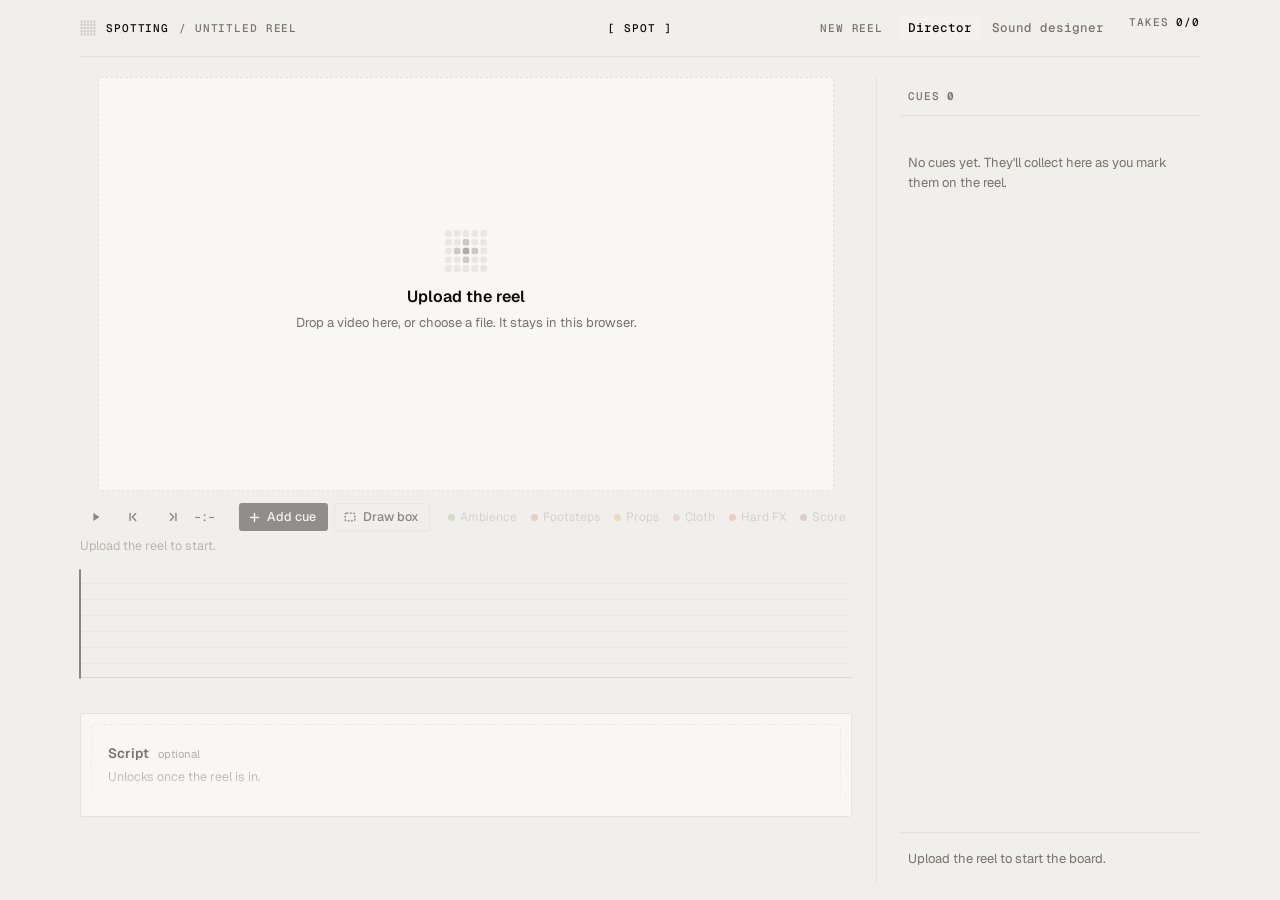
==== commit cdbb8c07: "worked on commenting and collaborative functionality, drawing boxes for freeze frames, comment forma" ====
--- a/index.html
+++ b/index.html
@@ -21,6 +21,11 @@
   window.board=boot({mode:"app",title:board.name,video:video?URL.createObjectURL(video):null,script:board.script,cues:board.cues,reel:Object.keys(board.cues||{}),comments:Object.values(board.comments||{}),
     onVideo:f=>{board.videoName=f.name;store.put("video",f).then(()=>save(board))},
     onChange:s=>{board.name=s.title;board.cues=s.cues;board.comments=s.comments;board.script=s.script;save(board)},
-    onReset:async()=>{await store.clear();location.reload()}})})();
+    onReset:async()=>{await store.clear();location.reload()}});
+  /* for now: clicking either drop zone loads the Challengers reel / script snippet from media/ instead of opening a file picker (dropping a file still works) */
+  const preload=(sel,url,name,type,load)=>document.querySelector(sel).addEventListener("click",async e=>{e.preventDefault();
+    const blob=await (await fetch(url)).blob();load(new File([blob],name,{type}))});
+  preload("#vdrop","media/challengers-reel-6.mp4","challengers-reel-6.mp4","video/mp4",f=>window.board.setVideo(f));
+  preload("#sdrop","media/challengers-final-scene.fountain","challengers-final-scene.fountain","text/plain",f=>window.board.setScriptFile(f))})();
 </script>
 </body></html>
--- a/assets/film-cut.css
+++ b/assets/film-cut.css
@@ -188,7 +188,7 @@
 @media (min-width:861px){body{height:100dvh}}
 body{overflow-x:hidden}
 .main{flex:1;min-height:0;display:flex;gap:0}
-.vdiv{flex:1 1 auto;min-width:48px;display:flex;justify-content:center}
+.vdiv{flex:none;width:48px;display:flex;justify-content:center}
 .vdiv::before{content:"";width:1px;background:var(--border)}
 .col{position:relative;flex:1;min-width:0;min-height:0;display:flex;flex-direction:column;gap:14px}
 .player{flex:none;padding:14px 18px 10px;display:flex;flex-direction:column;gap:10px;transform-origin:50% 45%;
@@ -580,12 +580,8 @@
 .fh[data-h="in"]{margin-left:-6px;border-right:0;border-radius:0}
 .fh[data-h="out"]{margin-left:2px;border-left:0;border-radius:0}
 .fh:hover,.ftl.grabbing .fh{border-color:var(--foreground)}
-/* ---------- side panel: the sound as a colour, the approval as a small mark ---------- */
+/* ---------- side panel: the sound as a colour ---------- */
 .cdot{display:inline-block;width:7px;height:7px;margin-right:6px;border-radius:50%;background:var(--c);vertical-align:0}
-.sti{flex:none;display:grid;place-items:center;width:26px;height:26px;padding:0;border:0;border-radius:3px;background:none;color:var(--c)}
-button.sti{cursor:pointer}button.sti:hover{background:var(--accent)}
-.sti svg{width:16px;height:16px}
-.sti[data-s=none]{color:var(--muted-foreground)}
 .ci{grid-template-columns:18px 1fr auto;padding-top:9px;padding-bottom:9px}
 .ci .lbl{font-weight:500}
 /* ---------- side panel comments: one left edge, the reply box reads as a field ---------- */
@@ -645,3 +641,151 @@
 .rng{background:none;border-top:1px solid var(--border);font:400 11.5px/24px var(--f-mono)}
 .dock .rng{padding:8px 0 0}
 .dock .stc{background:none;border-color:var(--border);font-weight:400;color:var(--muted-foreground)}.dock button.stc:hover{background:var(--accent);color:var(--foreground)}
+
+/* ---------- timeline, editor-style: every cue is a clip in its lane. Hovering near either end of any clip grabs that end;
+   the selected clip is solid, with a grip on each end ---------- */
+.fm{height:14px;margin-top:0}
+.fm::before{top:5px;height:4px}
+.fm:hover::before,.fm.hot::before,.fm.cur::before{top:2px;height:10px}
+.fm.sel::before{top:0;height:14px;border-radius:3px;background:var(--c);box-shadow:0 0 0 1.5px var(--card),0 0 0 3px var(--c)}
+.ftl.edge,.ftl.edge .fm{cursor:ew-resize}
+.fh,.fh:hover,.ftl.grabbing .fh{width:9px;height:14px;margin-top:0;border:0;border-radius:3px;opacity:1;background:var(--foreground);box-shadow:var(--shadow-sm)}
+.fh[data-h="in"]{margin-left:-11px;border-radius:3px 0 0 3px}
+.fh[data-h="out"]{margin-left:2px;border-radius:0 3px 3px 0}
+.fh::before{content:"";position:absolute;inset:-5px -6px}
+.fh::after{inset:auto;left:3.5px;top:4px;width:2px;height:6px;border-radius:1px;background:var(--background)}
+.fh:hover{transform:scaleY(1.15)}
+.mkb{padding:0 11px 0 8px}
+.mkb svg{width:13px;height:13px}
+
+/* ---------- the sidebar is the cue list. A cue's comment count sits on its row ---------- */
+.ci{grid-template-columns:18px minmax(0,1fr) auto auto}
+.cmc{display:inline-flex;align-items:center;gap:3px;font:500 11px var(--f-mono);color:var(--muted-foreground);padding:1px 5px;border-radius:999px;cursor:pointer}
+.cmc svg{width:12px;height:12px}
+.cmc.open{color:var(--link);background:color-mix(in srgb,var(--link) 12%,transparent)}
+.cmc:hover{background:var(--accent);color:var(--foreground)}
+
+/* ---------- the selected cue: a compact card under the list (name, note, approve, comments) ---------- */
+.cuelist{position:relative}
+.dock{height:auto;max-height:46%;margin-top:6px}
+.dock .cnote{padding:2px 0 0}
+.dock .cnote.ed textarea{min-height:0}
+.acts .cmt b{font:500 11px var(--f-mono);color:var(--link)}
+
+/* ---------- the cue's actions: two sign-off boxes, then its comments ---------- */
+.acts{flex:none;display:grid;grid-template-columns:1fr 1fr;gap:6px;padding:10px 0 4px}
+.pop .acts{padding:10px 12px 4px 18px}
+.sg{display:flex;align-items:center;gap:8px;height:32px;padding:0 10px;border:1px solid var(--border);border-radius:3px;background:var(--card);font:500 12.5px var(--f-sans);color:var(--foreground);text-align:left;white-space:nowrap;cursor:pointer}
+.sg:hover{border-color:color-mix(in srgb,var(--foreground) 45%,var(--border))}
+.sg i{flex:none;display:grid;place-items:center;width:14px;height:14px;border:1.25px solid color-mix(in srgb,var(--foreground) 55%,transparent);border-radius:2px;color:var(--background)}
+.sg i svg{width:11px;height:11px;stroke-width:2}
+.sg.on{color:var(--muted-foreground)}
+.sg.on i{background:var(--foreground);border-color:var(--foreground)}
+.acts .cmt{height:32px;font-size:12.5px;justify-content:flex-start;padding:0 10px}
+.acts .cmt svg{width:14px;height:14px}
+.acts .cmt kbd{margin-left:auto}
+.acts .cmt b{font:500 11px var(--f-mono);color:var(--muted-foreground)}
+
+/* ---------- comments rise as a sheet over the list, in the same paper, borders and type as the rest of the board ---------- */
+.dock.up{position:absolute;left:-8px;right:-8px;bottom:0;z-index:30;height:auto;max-height:min(80%,620px);margin:0;padding:0 14px 14px;
+  border:1px solid var(--border);border-radius:3px;background:var(--popover);box-shadow:0 1px 8px rgba(0,0,0,.12);display:flex;flex-direction:column}
+.dock.rise{animation:sheetUp .3s cubic-bezier(.22,1,.36,1)}
+@keyframes sheetUp{from{transform:translateY(40px);opacity:0}}
+@media (prefers-reduced-motion:reduce){.dock.rise{animation:none}}
+.dock.up .ch{padding:12px 0 10px;margin:0}
+.dock.up .ch .bk{margin-left:-8px}
+.dock.up .ch .cls{margin-right:-6px}
+.dock.up .clist .empty{padding:12px 0}
+.dock .compose{position:relative}
+
+/* the @mention picker, above the input */
+.mpop{position:absolute;left:0;right:0;bottom:calc(100% + 4px);z-index:5;padding:4px;border:1px solid var(--border);border-radius:3px;background:var(--popover);box-shadow:var(--shadow-md);animation:mpopIn .12s ease-out}
+@keyframes mpopIn{from{opacity:0;transform:translateY(4px)}}
+.mpop button{display:flex;align-items:center;gap:8px;width:100%;padding:6px 8px;border:0;border-radius:2px;background:none;text-align:left;font:500 13px var(--f-sans);color:var(--foreground);cursor:pointer}
+.mpop button[aria-selected=true],.mpop button:hover{background:var(--accent)}
+.mpop .av{width:20px;height:20px}
+.mpop small{margin-left:auto;font:400 11px var(--f-mono);color:var(--muted-foreground)}
+.pop .compose{position:relative}
+.pop .mpop{left:12px;right:12px}
+
+/* ---------- the cue panel, the same card in the film view and script view: name and timing, note, your confirm box, then the threads ---------- */
+.pop .panel{box-shadow:0 1px 8px rgba(0,0,0,.12)}
+.dock.up .cbody{padding:0 0 6px}
+.dock.up .acts{padding:10px 0 2px}
+.clh{padding:14px 0 4px;font:500 11px/16px var(--f-mono);letter-spacing:.08em;text-transform:uppercase;color:var(--muted-foreground)}
+.clh b{font-weight:500;color:var(--foreground)}
+.pop .clist{padding:0 12px 6px 18px}
+.dock .clist{padding:0}
+/* a thread: its opening message (click to open or close), then a line with your box, when it points and the replies toggle */
+.th{border-top:1px solid var(--border)}
+.clh+.th{border-top:0}
+.th-h{cursor:pointer;border-radius:3px;margin:0 -6px;padding:0 6px;outline:none}
+.th-h:hover{background:var(--accent)}
+.th-h:focus-visible{box-shadow:inset 0 0 0 1px var(--foreground)}
+.th .msg{padding:10px 0 4px}
+.th:not(.open) .th-h .msg p{display:-webkit-box;-webkit-line-clamp:3;-webkit-box-orient:vertical;overflow:hidden}
+.cft{display:flex;align-items:center;gap:8px;padding:2px 0 10px 32px;font:400 11px var(--f-mono);color:var(--muted-foreground)}
+.cft .when{display:inline-flex;align-items:center;gap:4px;white-space:nowrap}
+.cft .when svg{width:12px;height:12px}
+.tgl{margin-left:auto;display:inline-flex;align-items:center;gap:3px;border:0;background:none;padding:2px 0;font:500 12px var(--f-sans);color:var(--foreground);cursor:pointer;white-space:nowrap}
+.tgl svg{width:12px;height:12px;color:var(--muted-foreground)}
+.tgl:hover{text-decoration:underline;text-underline-offset:2px}
+/* open: the replies hang off the opening message on the same thread line, with a reply box at the end */
+.th-r{position:relative;padding:0 0 10px 32px}
+.th-r::before{content:"";position:absolute;left:10.25px;top:-6px;bottom:22px;width:1.5px;border-radius:1px;background:var(--border)}
+.th-r .msg{padding:8px 0}
+.th-r .msg .av{width:20px;height:20px}
+.th-r .msg{grid-template-columns:20px minmax(0,1fr);gap:10px}
+.th-r .msg::before{display:none}
+/* the freeze-frame link on an open thread: jumps the film to that frame and shows the box */
+.ff{display:flex;align-items:center;gap:6px;width:calc(100% - 32px);margin:0 0 8px 32px;padding:6px 8px;border:1px dashed color-mix(in srgb,var(--foreground) 30%,transparent);border-radius:3px;background:var(--paper);font:400 11.5px var(--f-mono);color:var(--muted-foreground);cursor:pointer;text-align:left}
+.ff svg{flex:none;width:13px;height:13px;color:var(--foreground)}
+.ff span{min-width:0;overflow:hidden;text-overflow:ellipsis;white-space:nowrap}
+.ff b{margin-left:auto;font:500 12px var(--f-sans);color:var(--foreground);white-space:nowrap}
+.ff:hover{border-style:solid;border-color:var(--foreground)}
+.rng .ffl{display:inline-flex;align-items:center;gap:6px;color:var(--foreground)}
+.rng .ffl svg{width:13px;height:13px}
+.acts .cmt svg{stroke-width:1.5}
+
+/* ---------- boxes on the picture (freeze-frame comments), and drawing one ---------- */
+.anc{position:absolute;inset:0;z-index:2;pointer-events:none}
+.abox{position:absolute;padding:0;border:1.5px solid var(--c);border-radius:2px;background:color-mix(in srgb,var(--c) 14%,transparent);box-shadow:0 0 0 1px rgba(0,0,0,.35)}
+.anc .abox{pointer-events:auto;cursor:pointer}
+.abox.on{border-width:2px;background:color-mix(in srgb,var(--c) 22%,transparent)}
+.abox .av{position:absolute;left:-9px;top:-9px;width:18px;height:18px;box-shadow:0 0 0 1.5px #fff}
+.abox.flash{animation:boxFlash .9s ease-out}
+@keyframes boxFlash{0%{box-shadow:0 0 0 0 color-mix(in srgb,var(--c) 70%,transparent),0 0 0 1px rgba(0,0,0,.35)}100%{box-shadow:0 0 0 14px transparent,0 0 0 1px rgba(0,0,0,.35)}}
+.draw{position:absolute;inset:0;z-index:3;cursor:crosshair;touch-action:none;background:rgba(0,0,0,.25)}
+.draw .abox{pointer-events:none}
+.draw>small{position:absolute;left:50%;top:12px;transform:translateX(-50%);font:400 11px var(--f-mono);color:#f5f5f5;background:rgba(0,0,0,.65);padding:3px 8px;border-radius:3px;white-space:nowrap;pointer-events:none}
+.frm{height:28px;padding:0 10px 0 8px;gap:6px;font-size:12.5px}
+.frm svg{width:14px;height:14px}
+/* a freeze-frame comment's dot on the selected cue's bar */
+.ffd{position:absolute;z-index:6;width:8px;height:8px;margin:-4px 0 0 -4px;border-radius:50%;background:var(--card);box-shadow:0 0 0 1.5px var(--foreground);cursor:pointer}
+.ffd:hover{transform:scale(1.3)}
+.acts{grid-template-columns:auto minmax(0,1fr)}
+.acts .cmt{min-width:0;overflow:hidden}
+.screen:has(.anc .abox) .big,.screen:has(.draw) .big{opacity:0!important}
+/* the panel reads as one block (name, note, sign-off) with a single rule under the sign-off row, before the comments */
+.dock.up .ch,.pop .ch{border-bottom:0}
+.dock.up .ch{padding-bottom:4px}
+.dock.up .acts,.pop .acts{padding-bottom:12px;border-bottom:1px solid var(--border)}
+/* freeze-frame dots sit on top of the selected bar (whose stacking order runs up to ~100) */
+.ffd{z-index:160;width:9px;height:9px;margin:-4.5px 0 0 -4.5px;background:var(--card);box-shadow:0 0 0 1.5px var(--foreground),0 1px 2px rgba(0,0,0,.3)}
+/* message header: name and the moment it points at on the left, when it was posted on the right */
+.msg .who,.dock .msg .who{flex-wrap:nowrap;align-items:baseline;gap:8px}
+.msg .who span{min-width:0;overflow:hidden;text-overflow:ellipsis;white-space:nowrap}
+.msg .who i{margin-left:6px;font:400 11px var(--f-mono);font-style:normal;color:var(--muted-foreground)}
+.msg .who i svg{width:11px;height:11px;vertical-align:-1px;margin-right:3px}
+.msg .who small{margin-left:auto;flex:none}
+/* under each thread: show or hide its replies, and Reply */
+.cft{padding:0 0 10px 32px}
+.tgl{margin-left:0}
+.tgl.rp{margin-left:auto;color:var(--muted-foreground)}
+.tgl.rp:hover{color:var(--foreground)}
+.th-r{padding:0 0 4px 32px}
+.th-r::before{bottom:10px}
+.th.rto-on .th-h{box-shadow:inset 2px 0 0 var(--foreground)}
+/* the box at the bottom while replying: who it's going to, and × to go back to a new comment */
+.rng.rto span{min-width:0;overflow:hidden;text-overflow:ellipsis;white-space:nowrap;font-family:var(--f-sans);font-size:12px;color:var(--muted-foreground)}
+.rng.rto b{font-weight:500;color:var(--foreground)}
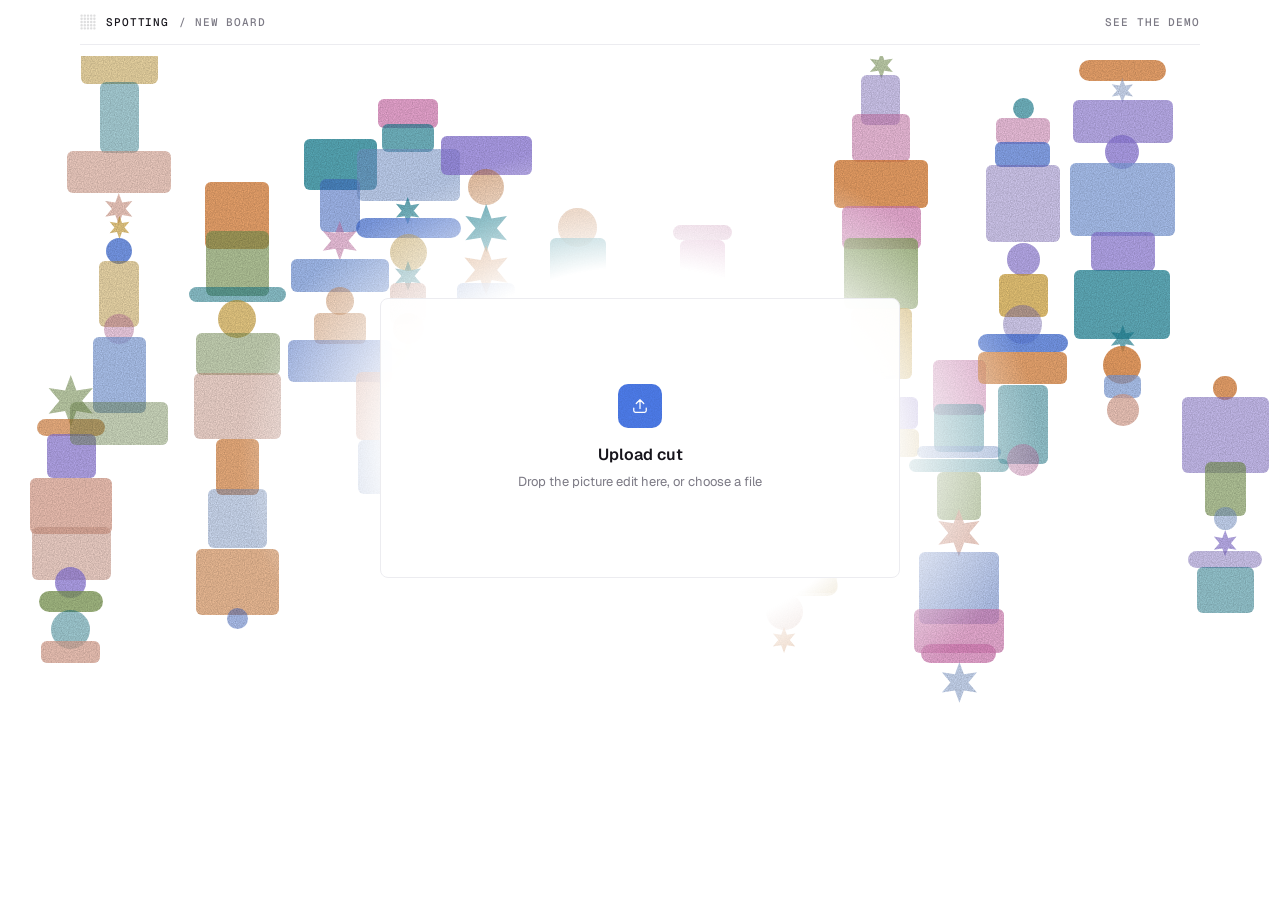
==== commit 8f4aa8b4: "Board layout, first-cue onboarding, simpler sounds - Script condensed to a bar on top; film centred," ====
--- a/index.html
+++ b/index.html
@@ -4,8 +4,17 @@
 <link rel="stylesheet" href="https://fonts.googleapis.com/css2?family=Geist:wght@400;500;600&family=Geist+Mono:wght@400;500&family=Courier+Prime:wght@400;700&display=swap">
 <link rel="stylesheet" href="assets/film-cut.css">
 </head><body>
-<!-- The board: it opens straight onto the interface. Upload the reel in the player; the script slot under it unlocks once the reel is in.
-     Everything stays in this browser (IndexedDB): the video under "video", the board (name, cues, notes, comments, script) under "board". -->
+<!-- The board. With no cut yet, the page is just "Upload cut"; once one is chosen, the pixel flower blooms while it's read, and the board opens.
+     The script, if there is one, is added from the board. Everything stays in this browser (IndexedDB): the video under "video", the board under "board". -->
+<section class="gate" id="gate" hidden>
+  <header class="top"><div class="brand"><canvas class="g" id="gateMark" width="16" height="16" style="width:16px;height:16px" aria-hidden="true"></canvas><span>Spotting</span><span class="crumb">/ New board</span></div><span></span><div class="meta"><a class="lk" href="demo/demo.html">See the demo</a></div></header>
+  <div class="gate-c">
+    <label class="gate-up" id="gateUp"><input type="file" accept="video/*" id="gateFile">
+      <span class="gate-ic" aria-hidden="true"><svg viewBox="0 0 24 24" fill="none" stroke="currentColor" stroke-width="1.5" stroke-linecap="round" stroke-linejoin="round"><path d="M12 15V4.5M7.5 9L12 4.5 16.5 9"/><path d="M4.5 14.5v3a2 2 0 0 0 2 2h11a2 2 0 0 0 2-2v-3"/></svg></span>
+      <b id="gateTx">Upload cut</b><span class="gate-s" id="gateS">Drop the picture edit here, or choose a file</span></label>
+    <div class="gate-busy" id="gateBusy" hidden><canvas class="g" id="gateG" style="width:56px;height:56px" aria-hidden="true"></canvas><b id="gateStep">Reading the cut</b><span id="gateName"></span></div>
+  </div>
+</section>
 <div id="app"></div>
 <script src="assets/engine.js"></script>
 <script>
@@ -15,17 +24,39 @@
   get(k){return this.tx("readonly",s=>s.get(k))},put(k,v){return this.tx("readwrite",s=>s.put(v,k))},clear(){return this.tx("readwrite",s=>s.clear())}};
 const save=b=>store.put("board",b).catch(()=>{});
 
-/* pick up this browser's board if there is one, otherwise start an empty one */
-(async()=>{let board=null,video=null;try{[board,video]=await Promise.all([store.get("board"),store.get("video")])}catch(e){}
-  if(!video)board=null;board??={name:"Untitled reel",script:[],cues:{},comments:{}};
-  window.board=boot({mode:"app",title:board.name,video:video?URL.createObjectURL(video):null,script:board.script,cues:board.cues,reel:Object.keys(board.cues||{}),comments:Object.values(board.comments||{}),
+function open(board,video){
+  window.board=boot({mode:"app",title:board.name,video:URL.createObjectURL(video),script:board.script,cues:board.cues,reel:Object.keys(board.cues||{}),comments:Object.values(board.comments||{}),
     onVideo:f=>{board.videoName=f.name;store.put("video",f).then(()=>save(board))},
     onChange:s=>{board.name=s.title;board.cues=s.cues;board.comments=s.comments;board.script=s.script;save(board)},
-    onReset:async()=>{await store.clear();location.reload()}});
-  /* for now: clicking either drop zone loads the Challengers reel / script snippet from media/ instead of opening a file picker (dropping a file still works) */
-  const preload=(sel,url,name,type,load)=>document.querySelector(sel).addEventListener("click",async e=>{e.preventDefault();
-    const blob=await (await fetch(url)).blob();load(new File([blob],name,{type}))});
-  preload("#vdrop","media/challengers-reel-6.mp4","challengers-reel-6.mp4","video/mp4",f=>window.board.setVideo(f));
-  preload("#sdrop","media/challengers-final-scene.fountain","challengers-final-scene.fountain","text/plain",f=>window.board.setScriptFile(f))})();
+    onReset:async()=>{await store.clear();location.reload()}})}
+
+/* the gate: nothing but "Upload cut". The glyphs need a clock until the board starts its own */
+let gateRaf=0;const gateTick=t=>{NOW=t/1000;for(const it of insts)draw(it);gateRaf=requestAnimationFrame(gateTick)};
+const pause=ms=>new Promise(r=>setTimeout(r,ms));
+function say(t){const s=$("#gateS"),u=$("#gateUp");s.textContent=t;u.classList.add("bad");clearTimeout(say.t);say.t=setTimeout(()=>{s.textContent="Drop the picture edit here, or choose a file";u.classList.remove("bad")},2600)}
+/* read the cut: its length and picture size, so the board opens already laid out; the flower blooms the whole time, then closes into a check */
+async function take(f){if(!f)return;if(!f.type.startsWith("video/"))return say("That isn't a video");
+  $("#gateUp").hidden=true;$("#gateBusy").hidden=false;$("#gateName").textContent=f.name;
+  const g=glyph($("#gateG"),"pulse",{color:"--hardfx",base:.08});
+  const v=document.createElement("video");v.preload="metadata";v.muted=true;v.src=URL.createObjectURL(f);
+  const ok=await Promise.race([new Promise(r=>{v.onloadedmetadata=()=>r(true);v.onerror=()=>r(false)}),pause(15000).then(()=>true)]);
+  if(!ok){cancelAnimationFrame(gateRaf);$("#gateBusy").hidden=true;$("#gateUp").hidden=false;return say("Couldn't play that video")}
+  const board={name:f.name.replace(/\.[^.]+$/,"").replace(/[-_]+/g," "),videoName:f.name,script:[],cues:{},comments:{}};
+  await Promise.all([store.clear().then(()=>store.put("video",f)).then(()=>save(board)),pause(1100)]);
+  $("#gateStep").textContent="Ready";setG(g,"set","--ambience");await pause(900);
+  const gate=$("#gate");gate.classList.add("out");await pause(380);cancelAnimationFrame(gateRaf);gate.remove();
+  open(board,f);document.body.classList.add("arrive")}
+$("#gateFile").addEventListener("change",e=>take(e.target.files[0]));
+addEventListener("dragover",e=>{const g=$("#gate");if(g&&!g.hidden&&[...e.dataTransfer.types].includes("Files")){e.preventDefault();$("#gateTx").textContent="Drop to upload";$("#gateUp").classList.add("over")}});
+addEventListener("dragleave",e=>{if(!e.relatedTarget&&$("#gate")){$("#gateTx").textContent="Upload cut";$("#gateUp").classList.remove("over")}});
+addEventListener("drop",e=>{if(!$("#gate")||$("#gate").hidden)return;e.preventDefault();$("#gateTx").textContent="Upload cut";$("#gateUp").classList.remove("over");take(e.dataTransfer.files[0])});
+
+/* a board already in this browser opens straight away; otherwise, the gate */
+(async()=>{let board=null,video=null;try{[board,video]=await Promise.all([store.get("board"),store.get("video")])}catch(e){}
+  if(board&&video){$("#gate").remove();return open(board,video)}
+  $("#gate").hidden=false;glyph($("#gateMark"),"garden",{count:0,base:.14});gateRaf=requestAnimationFrame(gateTick);
+  softField($("#gate"),{cols:Math.round(innerWidth/90),alpha:[34,78],seed:11,top:[-.05,.4],stack:[6,12]});
+  /* the shapes lean a little toward the pointer, nearer ones more */
+  $("#gate").addEventListener("pointermove",e=>{const f=$("#gate .sf");if(!f)return;f.style.setProperty("--px",(e.clientX/innerWidth-.5).toFixed(3));f.style.setProperty("--py",(e.clientY/innerHeight-.5).toFixed(3))})})();
 </script>
 </body></html>
--- a/assets/film-cut.css
+++ b/assets/film-cut.css
@@ -188,7 +188,7 @@
 @media (min-width:861px){body{height:100dvh}}
 body{overflow-x:hidden}
 .main{flex:1;min-height:0;display:flex;gap:0}
-.vdiv{flex:none;width:48px;display:flex;justify-content:center}
+.vdiv{flex:1 1 auto;min-width:48px;display:flex;justify-content:center}
 .vdiv::before{content:"";width:1px;background:var(--border)}
 .col{position:relative;flex:1;min-width:0;min-height:0;display:flex;flex-direction:column;gap:14px}
 .player{flex:none;padding:14px 18px 10px;display:flex;flex-direction:column;gap:10px;transform-origin:50% 45%;
@@ -580,8 +580,12 @@
 .fh[data-h="in"]{margin-left:-6px;border-right:0;border-radius:0}
 .fh[data-h="out"]{margin-left:2px;border-left:0;border-radius:0}
 .fh:hover,.ftl.grabbing .fh{border-color:var(--foreground)}
-/* ---------- side panel: the sound as a colour ---------- */
+/* ---------- side panel: the sound as a colour, the approval as a small mark ---------- */
 .cdot{display:inline-block;width:7px;height:7px;margin-right:6px;border-radius:50%;background:var(--c);vertical-align:0}
+.sti{flex:none;display:grid;place-items:center;width:26px;height:26px;padding:0;border:0;border-radius:3px;background:none;color:var(--c)}
+button.sti{cursor:pointer}button.sti:hover{background:var(--accent)}
+.sti svg{width:16px;height:16px}
+.sti[data-s=none]{color:var(--muted-foreground)}
 .ci{grid-template-columns:18px 1fr auto;padding-top:9px;padding-bottom:9px}
 .ci .lbl{font-weight:500}
 /* ---------- side panel comments: one left edge, the reply box reads as a field ---------- */
@@ -642,150 +646,276 @@
 .dock .rng{padding:8px 0 0}
 .dock .stc{background:none;border-color:var(--border);font-weight:400;color:var(--muted-foreground)}.dock button.stc:hover{background:var(--accent);color:var(--foreground)}
 
-/* ---------- timeline, editor-style: every cue is a clip in its lane. Hovering near either end of any clip grabs that end;
-   the selected clip is solid, with a grip on each end ---------- */
-.fm{height:14px;margin-top:0}
-.fm::before{top:5px;height:4px}
-.fm:hover::before,.fm.hot::before,.fm.cur::before{top:2px;height:10px}
-.fm.sel::before{top:0;height:14px;border-radius:3px;background:var(--c);box-shadow:0 0 0 1.5px var(--card),0 0 0 3px var(--c)}
-.ftl.edge,.ftl.edge .fm{cursor:ew-resize}
-.fh,.fh:hover,.ftl.grabbing .fh{width:9px;height:14px;margin-top:0;border:0;border-radius:3px;opacity:1;background:var(--foreground);box-shadow:var(--shadow-sm)}
-.fh[data-h="in"]{margin-left:-11px;border-radius:3px 0 0 3px}
-.fh[data-h="out"]{margin-left:2px;border-radius:0 3px 3px 0}
-.fh::before{content:"";position:absolute;inset:-5px -6px}
-.fh::after{inset:auto;left:3.5px;top:4px;width:2px;height:6px;border-radius:1px;background:var(--background)}
-.fh:hover{transform:scaleY(1.15)}
-.mkb{padding:0 11px 0 8px}
-.mkb svg{width:13px;height:13px}
-
-/* ---------- the sidebar is the cue list. A cue's comment count sits on its row ---------- */
-.ci{grid-template-columns:18px minmax(0,1fr) auto auto}
-.cmc{display:inline-flex;align-items:center;gap:3px;font:500 11px var(--f-mono);color:var(--muted-foreground);padding:1px 5px;border-radius:999px;cursor:pointer}
-.cmc svg{width:12px;height:12px}
-.cmc.open{color:var(--link);background:color-mix(in srgb,var(--link) 12%,transparent)}
-.cmc:hover{background:var(--accent);color:var(--foreground)}
-
-/* ---------- the selected cue: a compact card under the list (name, note, approve, comments) ---------- */
-.cuelist{position:relative}
-.dock{height:auto;max-height:46%;margin-top:6px}
-.dock .cnote{padding:2px 0 0}
-.dock .cnote.ed textarea{min-height:0}
-.acts .cmt b{font:500 11px var(--f-mono);color:var(--link)}
-
-/* ---------- the cue's actions: two sign-off boxes, then its comments ---------- */
-.acts{flex:none;display:grid;grid-template-columns:1fr 1fr;gap:6px;padding:10px 0 4px}
-.pop .acts{padding:10px 12px 4px 18px}
-.sg{display:flex;align-items:center;gap:8px;height:32px;padding:0 10px;border:1px solid var(--border);border-radius:3px;background:var(--card);font:500 12.5px var(--f-sans);color:var(--foreground);text-align:left;white-space:nowrap;cursor:pointer}
-.sg:hover{border-color:color-mix(in srgb,var(--foreground) 45%,var(--border))}
-.sg i{flex:none;display:grid;place-items:center;width:14px;height:14px;border:1.25px solid color-mix(in srgb,var(--foreground) 55%,transparent);border-radius:2px;color:var(--background)}
-.sg i svg{width:11px;height:11px;stroke-width:2}
-.sg.on{color:var(--muted-foreground)}
-.sg.on i{background:var(--foreground);border-color:var(--foreground)}
-.acts .cmt{height:32px;font-size:12.5px;justify-content:flex-start;padding:0 10px}
-.acts .cmt svg{width:14px;height:14px}
-.acts .cmt kbd{margin-left:auto}
-.acts .cmt b{font:500 11px var(--f-mono);color:var(--muted-foreground)}
-
-/* ---------- comments rise as a sheet over the list, in the same paper, borders and type as the rest of the board ---------- */
-.dock.up{position:absolute;left:-8px;right:-8px;bottom:0;z-index:30;height:auto;max-height:min(80%,620px);margin:0;padding:0 14px 14px;
-  border:1px solid var(--border);border-radius:3px;background:var(--popover);box-shadow:0 1px 8px rgba(0,0,0,.12);display:flex;flex-direction:column}
-.dock.rise{animation:sheetUp .3s cubic-bezier(.22,1,.36,1)}
-@keyframes sheetUp{from{transform:translateY(40px);opacity:0}}
-@media (prefers-reduced-motion:reduce){.dock.rise{animation:none}}
-.dock.up .ch{padding:12px 0 10px;margin:0}
-.dock.up .ch .bk{margin-left:-8px}
-.dock.up .ch .cls{margin-right:-6px}
-.dock.up .clist .empty{padding:12px 0}
-.dock .compose{position:relative}
-
-/* the @mention picker, above the input */
-.mpop{position:absolute;left:0;right:0;bottom:calc(100% + 4px);z-index:5;padding:4px;border:1px solid var(--border);border-radius:3px;background:var(--popover);box-shadow:var(--shadow-md);animation:mpopIn .12s ease-out}
-@keyframes mpopIn{from{opacity:0;transform:translateY(4px)}}
-.mpop button{display:flex;align-items:center;gap:8px;width:100%;padding:6px 8px;border:0;border-radius:2px;background:none;text-align:left;font:500 13px var(--f-sans);color:var(--foreground);cursor:pointer}
-.mpop button[aria-selected=true],.mpop button:hover{background:var(--accent)}
-.mpop .av{width:20px;height:20px}
-.mpop small{margin-left:auto;font:400 11px var(--f-mono);color:var(--muted-foreground)}
-.pop .compose{position:relative}
-.pop .mpop{left:12px;right:12px}
-
-/* ---------- the cue panel, the same card in the film view and script view: name and timing, note, your confirm box, then the threads ---------- */
-.pop .panel{box-shadow:0 1px 8px rgba(0,0,0,.12)}
-.dock.up .cbody{padding:0 0 6px}
-.dock.up .acts{padding:10px 0 2px}
-.clh{padding:14px 0 4px;font:500 11px/16px var(--f-mono);letter-spacing:.08em;text-transform:uppercase;color:var(--muted-foreground)}
-.clh b{font-weight:500;color:var(--foreground)}
-.pop .clist{padding:0 12px 6px 18px}
-.dock .clist{padding:0}
-/* a thread: its opening message (click to open or close), then a line with your box, when it points and the replies toggle */
-.th{border-top:1px solid var(--border)}
-.clh+.th{border-top:0}
-.th-h{cursor:pointer;border-radius:3px;margin:0 -6px;padding:0 6px;outline:none}
-.th-h:hover{background:var(--accent)}
-.th-h:focus-visible{box-shadow:inset 0 0 0 1px var(--foreground)}
-.th .msg{padding:10px 0 4px}
-.th:not(.open) .th-h .msg p{display:-webkit-box;-webkit-line-clamp:3;-webkit-box-orient:vertical;overflow:hidden}
-.cft{display:flex;align-items:center;gap:8px;padding:2px 0 10px 32px;font:400 11px var(--f-mono);color:var(--muted-foreground)}
-.cft .when{display:inline-flex;align-items:center;gap:4px;white-space:nowrap}
-.cft .when svg{width:12px;height:12px}
-.tgl{margin-left:auto;display:inline-flex;align-items:center;gap:3px;border:0;background:none;padding:2px 0;font:500 12px var(--f-sans);color:var(--foreground);cursor:pointer;white-space:nowrap}
-.tgl svg{width:12px;height:12px;color:var(--muted-foreground)}
-.tgl:hover{text-decoration:underline;text-underline-offset:2px}
-/* open: the replies hang off the opening message on the same thread line, with a reply box at the end */
-.th-r{position:relative;padding:0 0 10px 32px}
-.th-r::before{content:"";position:absolute;left:10.25px;top:-6px;bottom:22px;width:1.5px;border-radius:1px;background:var(--border)}
-.th-r .msg{padding:8px 0}
-.th-r .msg .av{width:20px;height:20px}
-.th-r .msg{grid-template-columns:20px minmax(0,1fr);gap:10px}
-.th-r .msg::before{display:none}
-/* the freeze-frame link on an open thread: jumps the film to that frame and shows the box */
-.ff{display:flex;align-items:center;gap:6px;width:calc(100% - 32px);margin:0 0 8px 32px;padding:6px 8px;border:1px dashed color-mix(in srgb,var(--foreground) 30%,transparent);border-radius:3px;background:var(--paper);font:400 11.5px var(--f-mono);color:var(--muted-foreground);cursor:pointer;text-align:left}
-.ff svg{flex:none;width:13px;height:13px;color:var(--foreground)}
-.ff span{min-width:0;overflow:hidden;text-overflow:ellipsis;white-space:nowrap}
-.ff b{margin-left:auto;font:500 12px var(--f-sans);color:var(--foreground);white-space:nowrap}
-.ff:hover{border-style:solid;border-color:var(--foreground)}
-.rng .ffl{display:inline-flex;align-items:center;gap:6px;color:var(--foreground)}
-.rng .ffl svg{width:13px;height:13px}
-.acts .cmt svg{stroke-width:1.5}
-
-/* ---------- boxes on the picture (freeze-frame comments), and drawing one ---------- */
-.anc{position:absolute;inset:0;z-index:2;pointer-events:none}
-.abox{position:absolute;padding:0;border:1.5px solid var(--c);border-radius:2px;background:color-mix(in srgb,var(--c) 14%,transparent);box-shadow:0 0 0 1px rgba(0,0,0,.35)}
-.anc .abox{pointer-events:auto;cursor:pointer}
-.abox.on{border-width:2px;background:color-mix(in srgb,var(--c) 22%,transparent)}
-.abox .av{position:absolute;left:-9px;top:-9px;width:18px;height:18px;box-shadow:0 0 0 1.5px #fff}
-.abox.flash{animation:boxFlash .9s ease-out}
-@keyframes boxFlash{0%{box-shadow:0 0 0 0 color-mix(in srgb,var(--c) 70%,transparent),0 0 0 1px rgba(0,0,0,.35)}100%{box-shadow:0 0 0 14px transparent,0 0 0 1px rgba(0,0,0,.35)}}
-.draw{position:absolute;inset:0;z-index:3;cursor:crosshair;touch-action:none;background:rgba(0,0,0,.25)}
-.draw .abox{pointer-events:none}
-.draw>small{position:absolute;left:50%;top:12px;transform:translateX(-50%);font:400 11px var(--f-mono);color:#f5f5f5;background:rgba(0,0,0,.65);padding:3px 8px;border-radius:3px;white-space:nowrap;pointer-events:none}
-.frm{height:28px;padding:0 10px 0 8px;gap:6px;font-size:12.5px}
-.frm svg{width:14px;height:14px}
-/* a freeze-frame comment's dot on the selected cue's bar */
-.ffd{position:absolute;z-index:6;width:8px;height:8px;margin:-4px 0 0 -4px;border-radius:50%;background:var(--card);box-shadow:0 0 0 1.5px var(--foreground);cursor:pointer}
-.ffd:hover{transform:scale(1.3)}
-.acts{grid-template-columns:auto minmax(0,1fr)}
-.acts .cmt{min-width:0;overflow:hidden}
-.screen:has(.anc .abox) .big,.screen:has(.draw) .big{opacity:0!important}
-/* the panel reads as one block (name, note, sign-off) with a single rule under the sign-off row, before the comments */
-.dock.up .ch,.pop .ch{border-bottom:0}
-.dock.up .ch{padding-bottom:4px}
-.dock.up .acts,.pop .acts{padding-bottom:12px;border-bottom:1px solid var(--border)}
-/* freeze-frame dots sit on top of the selected bar (whose stacking order runs up to ~100) */
-.ffd{z-index:160;width:9px;height:9px;margin:-4.5px 0 0 -4.5px;background:var(--card);box-shadow:0 0 0 1.5px var(--foreground),0 1px 2px rgba(0,0,0,.3)}
-/* message header: name and the moment it points at on the left, when it was posted on the right */
-.msg .who,.dock .msg .who{flex-wrap:nowrap;align-items:baseline;gap:8px}
-.msg .who span{min-width:0;overflow:hidden;text-overflow:ellipsis;white-space:nowrap}
-.msg .who i{margin-left:6px;font:400 11px var(--f-mono);font-style:normal;color:var(--muted-foreground)}
-.msg .who i svg{width:11px;height:11px;vertical-align:-1px;margin-right:3px}
-.msg .who small{margin-left:auto;flex:none}
-/* under each thread: show or hide its replies, and Reply */
-.cft{padding:0 0 10px 32px}
-.tgl{margin-left:0}
-.tgl.rp{margin-left:auto;color:var(--muted-foreground)}
-.tgl.rp:hover{color:var(--foreground)}
-.th-r{padding:0 0 4px 32px}
-.th-r::before{bottom:10px}
-.th.rto-on .th-h{box-shadow:inset 2px 0 0 var(--foreground)}
-/* the box at the bottom while replying: who it's going to, and × to go back to a new comment */
-.rng.rto span{min-width:0;overflow:hidden;text-overflow:ellipsis;white-space:nowrap;font-family:var(--f-sans);font-size:12px;color:var(--muted-foreground)}
-.rng.rto b{font-weight:500;color:var(--foreground)}
+/* ---------- the gate: the board's header, and one upload card in the middle (paper, a thin border, an upload mark); the flower blooms in it while the cut is read ---------- */
+.gate{position:fixed;inset:0;z-index:80;display:flex;flex-direction:column;padding:0 max(16px,env(safe-area-inset-right,0px)) 16px max(16px,env(safe-area-inset-left,0px));background:var(--background);transition:opacity .38s ease}
+.gate[hidden]{display:none}
+.gate.out{opacity:0}
+.gate .top{width:100%;max-width:1120px;margin:0 auto}
+.gate-c{flex:1;display:flex;flex-direction:column;align-items:center;justify-content:center;gap:18px;padding-bottom:6vh}
+.gate-up,.gate-busy{position:relative;width:min(520px,100%);min-height:280px;display:flex;flex-direction:column;align-items:center;justify-content:center;gap:6px;padding:32px;
+  border:1px solid var(--border);border-radius:3px;background:var(--paper);text-align:center;transition:border-color .15s,background .15s}
+.gate-up{cursor:pointer;background-image:radial-gradient(color-mix(in srgb,var(--foreground) 7%,transparent) 1px,transparent 1.2px);background-size:14px 14px;background-position:center}
+.gate-up[hidden],.gate-busy[hidden]{display:none}
+.gate-up input{position:absolute;inset:0;opacity:0;cursor:pointer}
+.gate-up:hover,.gate-up.over{border-color:color-mix(in srgb,var(--foreground) 40%,var(--border));background-color:var(--card)}
+.gate-up.bad{border-color:var(--hardfx)}.gate-up.bad .gate-s{color:var(--hardfx)}
+.gate-ic{display:grid;place-items:center;width:44px;height:44px;margin-bottom:10px;border:1px solid var(--border);border-radius:3px;background:var(--card);color:var(--foreground);transition:transform .2s cubic-bezier(.3,1.4,.5,1)}
+.gate-ic svg{width:20px;height:20px}
+.gate-up:hover .gate-ic,.gate-up.over .gate-ic{transform:translateY(-2px)}
+.gate-up b,.gate-busy b{font:600 16px/22px var(--f-sans);color:var(--foreground)}
+.gate-s{font-size:13px;color:var(--muted-foreground)}
+.gate-up em{margin-top:14px;font:400 10.5px var(--f-mono);font-style:normal;letter-spacing:.06em;text-transform:uppercase;color:var(--muted-foreground)}
+.gate-busy{gap:10px;animation:gatein .3s ease-out}
+.gate-busy canvas{margin-bottom:6px}
+.gate-busy span{font:400 11px var(--f-mono);letter-spacing:.04em;color:var(--muted-foreground)}
+.gate-n{margin:0;font-size:12.5px;color:var(--muted-foreground)}
+@keyframes gatein{from{opacity:0;transform:scale(.98)}}
+.arrive .wrap{animation:arrive .5s ease-out}
+@keyframes arrive{from{opacity:0;transform:translateY(6px)}}
+/* script sections without a name of their own have no header bar */
+.act.bare .act-body>.inner{padding-top:4px}
+/* before the first cue, the side panel is just its one line of guidance, centred, with no tabs or divider */
+.cuelist.empty .cuelist-h,.cuelist.empty .cl-scroll{display:none!important}
+.cuelist.empty .dock{flex:1;height:auto;margin:0;border-top:0;justify-content:center}
+.cuelist.empty .dock-e{max-width:250px;margin:0 auto;padding:0 0 8vh;text-align:center}
+
+/* ======================================================================================================
+   Look: white page, bright soft colour. Sounds take the reference's palette (cornflower, pink, butter, tangerine,
+   sage, lavender); surfaces are white with hairline borders; colour shows up as soft, translucent, slightly blurred
+   shapes. The thin brackets stay as the selection mark.
+   ====================================================================================================== */
+:root{
+  --background:#ffffff; --paper:#ffffff; --score-bg:#fafafa; --card:#ffffff; --popover:#ffffff;
+  --secondary:#f6f6f8; --muted:#f6f6f8; --accent:#f4f4f7; --muted-foreground:#7c7a85;
+  --border:#ececf0; --input:#e2e2e8; --foreground:#17151c; --primary:#17151c;
+  --hardfx:#4f7ff0; --cloth:#ef8ccb; --props:#e9b63f; --footsteps:#f08a3a; --ambience:#8bab5c; --score:#9d87f0;
+  --teal:#1f93a8; --peach:#f6b7a3; --sky:#8fb3f7;
+  --shadow-sm:0 1px 2px rgba(23,21,28,.04); --shadow-md:0 8px 24px -10px rgba(23,21,28,.14),0 2px 6px rgba(23,21,28,.04);
+}
+body{background:var(--background)}
+header.top{border-bottom-color:var(--border)}
+
+/* soft field */
+.sf{position:absolute;inset:0;z-index:0;overflow:hidden;pointer-events:none}
+.sf i{position:absolute;display:block;animation:drift ease-in-out infinite alternate;will-change:transform}
+@keyframes drift{from{transform:translate3d(0,-3px,0) rotate(-1.5deg)}to{transform:translate3d(0,4px,0) rotate(1.5deg)}}
+@media (prefers-reduced-motion:reduce){.sf i{animation:none}}
+
+/* panels: white, hairline, no paper tint */
+.ex,.sp,.sheet .face,.drop,.sdrop{background:#fff}
+.pane{border-color:var(--border)}
+.sp .act-h,.ex .act-h,.sheet .act-h{background:rgba(255,255,255,.94)}
+.sp-h{border-bottom-color:var(--border)}
+.vdiv::before{background:var(--border)}
+
+/* timeline: lanes as the faintest rules; cues as soft translucent pills; the current one fills in, the selected one glows */
+.ftl .lnl{background:#f1f1f4}
+.ftl .ax{background:#dcdce3}
+.ftl::before{background:#dcdce3}
+.fm::before{height:5px;top:2px;border-radius:999px;background:color-mix(in srgb,var(--c) 45%,transparent);filter:blur(.3px)}
+.fm:hover::before,.fm.hot::before,.fm.cur::before{top:1px;height:7px;background:color-mix(in srgb,var(--c) 85%,transparent)}
+.fm.sel::before{top:1px;height:7px;background:var(--c);box-shadow:0 0 10px color-mix(in srgb,var(--c) 55%,transparent)}
+.rng-ax{border-radius:999px;background:color-mix(in srgb,var(--c) 22%,transparent);box-shadow:none}
+.fph{background:var(--foreground);width:1.5px}
+.fh{border-color:var(--c);border-width:1.5px;opacity:1}
+
+/* the script: phrases marked like a soft highlighter in their sound's colour */
+.cue{background-image:linear-gradient(90deg,color-mix(in srgb,var(--c) 14%,transparent),color-mix(in srgb,var(--c) 26%,transparent)),linear-gradient(90deg,color-mix(in srgb,var(--c) 55%,transparent),color-mix(in srgb,var(--c) 55%,transparent));border-radius:4px}
+.cue.now,.cue.hot{background-size:100% 100%,100% 1.5px}
+.cue.now{background-image:linear-gradient(90deg,color-mix(in srgb,var(--c) 26%,transparent),color-mix(in srgb,var(--c) 40%,transparent)),linear-gradient(90deg,var(--c),var(--c))}
+
+/* list: the current cue on a soft wash of its colour; the selected one in its brackets */
+.ci{border-radius:6px}
+.ci.in{background:color-mix(in srgb,var(--c) 10%,#fff)}
+.ci:hover{background:color-mix(in srgb,var(--c) 7%,#fff)}
+.ci::before,.ci::after{border-width:1.5px}
+.cm-i.in{background:color-mix(in srgb,var(--c) 10%,#fff)}
+.legend .lg i,.cdot,.cm-i .cq i{box-shadow:0 0 0 2px color-mix(in srgb,var(--c) 18%,transparent)}
+
+/* new-cue card: white, its sound's colour drifting behind it */
+.nc{background:#fff;border-color:color-mix(in srgb,var(--c) 28%,var(--border));box-shadow:0 18px 40px -18px color-mix(in srgb,var(--c) 45%,transparent),var(--shadow-md);border-radius:6px}
+.nc .nc-bg{opacity:.45;filter:blur(.4px)}
+.nct{border-radius:6px;background:rgba(255,255,255,.7)}
+.nct[aria-checked=true]{background:color-mix(in srgb,var(--c) 14%,rgba(255,255,255,.75))}
+.nc-n{background:transparent}
+
+/* side panel before the first cue: a little stack of shapes above its line */
+.dock{position:relative}
+.dock-sf{position:relative;height:110px;width:220px;margin:0 auto 8px}
+.cuelist:not(.empty) .dock-sf{display:none}
+.cuelist.empty .dock-e{padding-bottom:0}
+
+/* cards and menus: white with a soft lift */
+.pop .panel,.cmenu,.ctx,.toast,.tip{border-radius:6px}
+.pop .panel,.toast{box-shadow:var(--shadow-md)}
+.tip{background:var(--foreground)}
+.cin{background:#fff}
+.btn-default{background:var(--foreground)}
+
+/* the gate: soft shapes stacked across the page, parting around a white upload card */
+.gate{background:#fff}
+.gate .sf{inset:56px 0 0;-webkit-mask-image:radial-gradient(ellipse 34% 40% at 50% 47%,transparent 0 55%,#000 92%);mask-image:radial-gradient(ellipse 34% 40% at 50% 47%,transparent 0 55%,#000 92%)}
+.gate .top,.gate-c{position:relative;z-index:1}
+.gate-up,.gate-busy{border-radius:8px;background:rgba(255,255,255,.88);background-image:none;-webkit-backdrop-filter:blur(10px);backdrop-filter:blur(10px);border-color:var(--border);box-shadow:var(--shadow-md)}
+.gate-up:hover,.gate-up.over{background:#fff;border-color:color-mix(in srgb,var(--hardfx) 45%,var(--border))}
+.gate-ic{border:0;border-radius:10px;color:#fff;background:linear-gradient(140deg,var(--sky),var(--hardfx));box-shadow:0 6px 16px -6px color-mix(in srgb,var(--hardfx) 70%,transparent)}
+.gate-busy canvas{filter:blur(.3px)}
+.nc .nc-bg{opacity:.28;filter:blur(1.2px)}
+
+/* ======================================================================================================
+   Texture and touch: shapes are crisp translucent fills with a fine grain (no blur, no glow), and things answer
+   the pointer in small ways: shapes lean toward it, brackets slide in, new cues grow into place, controls give a little.
+   ====================================================================================================== */
+:root{--grain:url("data:image/svg+xml;utf8,<svg xmlns='http://www.w3.org/2000/svg' width='140' height='140'><filter id='n'><feTurbulence type='fractalNoise' baseFrequency='.85' numOctaves='2' stitchTiles='stitch'/><feColorMatrix values='0 0 0 0 0  0 0 0 0 0  0 0 0 0 0  0 0 0 .5 0'/></filter><rect width='100%' height='100%' filter='url(%23n)' opacity='.55'/></svg>");
+  --spring:cubic-bezier(.34,1.56,.64,1)}
+/* soft field: grain inside each shape; nearer shapes lean further toward the pointer */
+.sf i{background-image:var(--grain);background-size:140px 140px;filter:none!important;
+  translate:calc(var(--px,0)*var(--d,0)*22px) calc(var(--py,0)*var(--d,0)*14px);transition:translate .9s cubic-bezier(.2,.8,.2,1)}
+@keyframes drift{from{transform:translate3d(0,-2px,0) rotate(-1deg)}to{transform:translate3d(0,3px,0) rotate(1deg)}}
+
+/* timeline: flat translucent pills; hover lifts the pill a touch; a new cue grows from its in point */
+.fm::before{filter:none;box-shadow:none!important;transform-origin:left center;transition:transform .35s var(--spring),background .2s,top .15s,height .15s}
+.fm:hover::before{transform:scaleY(1.25)}
+.fm.sel::before{box-shadow:none}
+.fm[data-born]::before{animation:grow .6s var(--spring) both}
+@keyframes grow{from{transform:scaleX(0)}to{transform:none}}
+.rng-ax{background-image:var(--grain);background-size:140px}
+/* brackets arrive from a few pixels out */
+.fh{animation:bk-in .32s var(--spring) both}
+.fh[data-h="in"]{--bx:-4px}.fh[data-h="out"]{--bx:4px}
+@keyframes bk-in{from{opacity:0;transform:translateX(var(--bx))}to{opacity:1;transform:none}}
+
+/* list: the wash under the current cue is grained; the selected cue's brackets slide in; a new cue slides into its place */
+.ci.in,.cm-i.in{background-image:var(--grain);background-size:140px}
+.ci::before{transform:translateX(-5px)}.ci::after{transform:translateX(5px)}
+.ci::before,.ci::after{transition:opacity .2s,transform .35s var(--spring)}
+.ci.sel::before,.ci.sel::after{transform:none}
+.ci.born{animation:born-in .55s var(--spring) both}
+@keyframes born-in{from{opacity:0;transform:translateY(-6px) scale(.98);background:color-mix(in srgb,var(--c) 22%,#fff)}}
+.ci canvas.g{transition:transform .3s var(--spring)}
+.ci:hover canvas.g{transform:scale(1.18) rotate(8deg)}
+
+/* small give on controls */
+.btn,.tg,.lg,.nct,.sti,.gate-ic{transition:transform .25s var(--spring),background .15s,border-color .15s,color .15s,opacity .15s}
+.btn:active,.tg:active,.nct:active,.sti:active{transform:scale(.96)}
+.lg i{transition:transform .3s var(--spring)}
+.lg:hover i{transform:scale(1.45)}
+.cin .btn.send svg{transition:transform .25s var(--spring)}
+.cin .btn.send:hover svg{transform:translateY(-2px)}
+.sti svg{transition:transform .4s var(--spring)}
+button.sti:hover svg{transform:rotate(-12deg) scale(1.08)}
+.mkb.on svg{animation:rec 1s ease-in-out infinite}
+@keyframes rec{50%{transform:scale(.82);opacity:.55}}
+.legend .lg i,.cdot,.cm-i .cq i{box-shadow:none}
+
+/* side panel trim: the same thin brackets as the timeline, around a flat grained window */
+.trim .win{border-radius:2px;box-shadow:none;background-color:color-mix(in srgb,var(--c) 22%,transparent);background-image:var(--grain);background-size:140px}
+.trim .hd{top:4px;width:4px;height:14px;margin-left:-6px;border-radius:0;background:none;box-shadow:none;border:1.5px solid var(--c);border-right:0;cursor:ew-resize}
+.trim .hd[data-h="out"]{margin-left:2px;border-right:1.5px solid var(--c);border-left:0}
+.trim .hd::after{content:"";position:absolute;inset:-4px -5px;width:auto;height:auto;background:none;border-radius:0}
+.trim .hd:hover{transform:scaleY(1.15)}
+.trim .tph{width:1.5px}
+
+/* new-cue card: no shadow; its shapes and flower keep to the top-right corner */
+.nc{box-shadow:none;border-color:var(--border)}
+.nc-corner{position:absolute;z-index:0;top:0;right:0;width:150px;height:118px;overflow:hidden;pointer-events:none;
+  -webkit-mask-image:radial-gradient(circle at 100% 0,#000 35%,transparent 78%);mask-image:radial-gradient(circle at 100% 0,#000 35%,transparent 78%)}
+.nc-corner .sf{inset:0}
+.nc .nc-bg{position:absolute;right:10px;top:10px;bottom:auto;opacity:.32;filter:none}
+
+/* the gate's upload tile: a flat grained colour, nudged up on hover */
+.gate-ic{box-shadow:none;background:var(--hardfx);background-image:var(--grain);background-size:140px}
+.gate-up:hover .gate-ic,.gate-up.over .gate-ic{transform:translateY(-3px) rotate(-4deg)}
+.gate-up,.gate-busy{box-shadow:none;-webkit-backdrop-filter:none;backdrop-filter:none;background:rgba(255,255,255,.94)}
+.pop .panel,.toast{box-shadow:0 1px 2px rgba(23,21,28,.05),0 10px 28px -14px rgba(23,21,28,.18)}
+/* interface fills get a much lighter grain than the shapes */
+:root{--grain-soft:url("data:image/svg+xml;utf8,<svg xmlns='http://www.w3.org/2000/svg' width='140' height='140'><filter id='n'><feTurbulence type='fractalNoise' baseFrequency='.9' numOctaves='2' stitchTiles='stitch'/><feColorMatrix values='0 0 0 0 0  0 0 0 0 0  0 0 0 0 0  0 0 0 .14 0'/></filter><rect width='100%' height='100%' filter='url(%23n)'/></svg>")}
+.ci.in,.cm-i.in,.trim .win,.rng-ax,.gate-ic{background-image:var(--grain-soft)}
+.ci.in{background-color:color-mix(in srgb,var(--c) 11%,#fff)}
+.cm-i.in{background-color:color-mix(in srgb,var(--c) 11%,#fff)}
+.trim .win{background-color:color-mix(in srgb,var(--c) 26%,transparent)}
+
+/* ---------- layout: the script as a bar at the top, the film centred, the timeline at the bottom; the side panel folded away until asked for ---------- */
+.main{justify-content:center;gap:32px}
+.main.side-off .cuelist{display:none}
+.main:not(.side-off) .cuelist{animation:side-in .32s var(--spring) both}
+@keyframes side-in{from{opacity:0;transform:translateX(14px)}}
+.vdiv{display:none}
+.player{flex:1;min-height:0;justify-content:space-between}
+.player .screen{margin-block:auto}
+.player .tp{flex:none}
+/* the script bar: just its header. Click it to open the script over the film */
+#ex{flex:none;height:auto}
+body:not(.sview) #ex .doc{display:none}
+body:not(.sview) #ex::after{display:none}
+body:not(.sview) #ex .sp-h{border-bottom:0}
+.sview #ex .sp-h{border-bottom:1px solid var(--border)}
+#ex.peek:hover .sp-h{color:var(--foreground)}
+#ex .sdrop{flex:none;flex-direction:row;justify-content:flex-start;align-items:baseline;gap:10px;margin:0;padding:8px 20px;border:0;min-height:0;line-height:16px}
+#ex .sdrop b{font-size:12.5px;white-space:nowrap}
+#ex .sdrop span{min-width:0;overflow:hidden;text-overflow:ellipsis;white-space:nowrap;font-size:12px}
+#ex:has(.sdrop:not([hidden])){border-style:dashed}
+#ex:has(.sdrop:not([hidden]):not(.locked):hover){border-color:var(--foreground)}
+#ex:has(.sdrop.bad:not([hidden])){border-color:var(--hardfx)}
+@media (max-width:860px){.player .screen{margin-block:0}}
+
+/* the side panel toggle: a small icon at the far right of the header; its right pane fills in when open */
+.sidet{display:inline-grid;place-items:center;width:26px;height:26px;margin:-5px -5px -5px 0;padding:0;border:0;border-radius:3px;background:none;color:var(--muted-foreground);cursor:pointer;transition:color .15s,background .15s,transform .15s var(--spring)}
+.sidet svg{width:16px;height:16px}
+.sidet .fill{fill:currentColor;stroke:none;opacity:0;transition:opacity .2s}
+.sidet:hover{color:var(--foreground);background:var(--accent)}
+.sidet[aria-expanded=true]{color:var(--foreground)}
+.sidet[aria-expanded=true] .fill{opacity:.35}
+.sidet:active{transform:scale(.9)}
+.meta{align-items:center}
+.exsp{flex:none}
+/* play / pause on the picture: a small flat white disc with a dark glyph; shows when paused, and on hover while playing */
+.screen .big{width:44px;height:44px;margin:-22px;background:rgba(255,255,255,.92);color:#111;transition:opacity .2s,transform .2s var(--spring);transform:scale(.92)}
+.screen .big svg{width:16px;height:16px}
+.screen .big svg path{transform:translateX(.6px)}
+.screen.paused .big{transform:none}
+.screen:not(.paused):hover .big{opacity:.85;transform:none}
+.screen:active .big{transform:scale(.9)}
+
+/* before the first cue: the instructions stand in for the timeline. One line of instruction over a pair of brackets with a square between them:
+   the square grows while you mark, takes the colour of the sound you pick, and finally shrinks onto its line as the timeline fades back in */
+.tpw{position:relative;flex:none;min-width:0}
+.tpw.clip{overflow:clip;overflow-clip-margin:12px}
+.tp{transition:opacity .4s ease}
+.prompt .tp{opacity:0;pointer-events:none}
+.prompt.land .tp{opacity:1}
+.onb{--c:var(--foreground);position:absolute;inset:0;display:flex;flex-direction:column;align-items:center;justify-content:center;gap:18px;opacity:0;pointer-events:none;transition:opacity .35s ease}
+.prompt .onb{opacity:1;pointer-events:auto}
+.prompt.land .onb{pointer-events:none}
+.onb-t{margin:0;font-size:14.5px;line-height:20px;color:var(--foreground);text-align:center}
+.onb-t kbd{display:inline-grid;place-items:center;min-width:22px;height:22px;margin:0 2px;padding:0 5px;border:1px solid var(--border);border-bottom-width:2px;border-radius:3px;background:#fff;font:500 12px var(--f-mono);vertical-align:1px}
+.onb-t.sw{animation:onb-sw .35s ease-out}
+@keyframes onb-sw{from{opacity:0;transform:translateY(4px)}}
+.onb-v{display:flex;align-items:center;gap:7px;height:40px;padding:0;border:0;background:none;cursor:pointer}
+.onb .bk{width:7px;height:34px;border:1.5px solid var(--c);transition:border-color .3s,opacity .3s}
+.onb .bk.l{border-right:0}.onb .bk.r{border-left:0}
+.onb-r{width:22px;height:22px;border-radius:2px;background:color-mix(in srgb,var(--c) 78%,transparent);background-image:var(--grain-soft);transform-origin:0 0;transition:width .12s linear,background-color .3s}
+.onb[data-step="0"] .onb-v{animation:onb-breathe 1.8s ease-in-out infinite}
+@keyframes onb-breathe{50%{transform:scale(1.06)}}
+.onb-c{min-height:16px;font:400 12px/16px var(--f-mono);color:var(--muted-foreground)}
+.land .onb-t,.land .onb .bk,.land .onb-c{opacity:0;transition:opacity .25s}
+@media (prefers-reduced-motion:reduce){.onb-v{animation:none!important}.onb-t.sw{animation:none}}
+
+/* cues on the timeline are plain rectangles */
+.fm::before,.fm:hover::before,.fm.hot::before,.fm.cur::before,.fm.sel::before{border-radius:1px}
+.onb-r{border-radius:1px}
+/* the transport: Mark cue on the left with the most weight, play and skip centred, the sound filter on the right */
+.ctl{display:grid;grid-template-columns:1fr auto 1fr;align-items:center;gap:12px}
+.ctl-l{display:flex;align-items:center;min-width:0}
+.ctl-m{display:flex;align-items:center;gap:2px;position:relative}
+.ctl-m .tc{position:absolute;left:100%;margin:0 0 0 10px;color:var(--muted-foreground)}
+.ctl-m .pp{width:34px;height:34px;border-radius:50%;background:var(--foreground);color:var(--background)}
+.ctl-m .pp:hover{background:color-mix(in srgb,var(--foreground) 85%,transparent);color:var(--background)}
+.ctl-m .pp svg{width:14px;height:14px}
+.ctl .legend{margin-left:0;justify-self:end}
+.mkb{height:34px;margin:0;padding:0 10px 0 12px;gap:8px;border:0;border-radius:3px;background:var(--hardfx);color:#fff;font:600 13.5px var(--f-sans)}
+.mkb:hover{background:color-mix(in srgb,var(--hardfx) 88%,#000)}
+.mkb kbd{margin-left:4px;color:#fff;background:rgba(255,255,255,.14);border-color:rgba(255,255,255,.35)}
+.mkb.on{background:var(--foreground);color:var(--background);border-color:transparent}
+.mkb.on kbd{color:var(--background);border-color:color-mix(in srgb,var(--background) 40%,transparent)}
+.nc-c{grid-template-columns:repeat(4,1fr)}
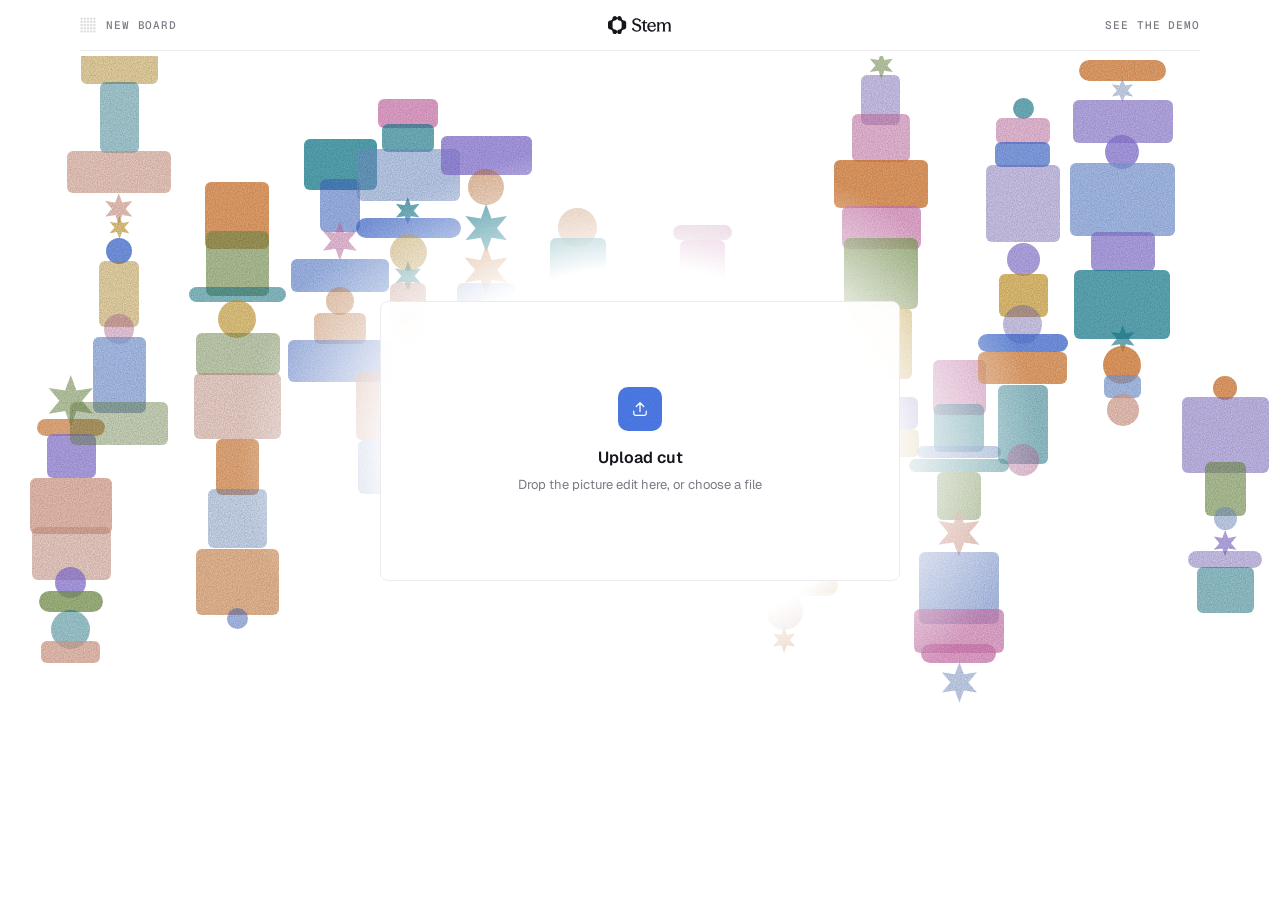
==== commit acbd17c6: "Stem logo, quieter transport, selection row, springier side panel - Stem logo (from the SVSD-Stem Fi" ====
--- a/index.html
+++ b/index.html
@@ -7,7 +7,7 @@
 <!-- The board. With no cut yet, the page is just "Upload cut"; once one is chosen, the pixel flower blooms while it's read, and the board opens.
      The script, if there is one, is added from the board. Everything stays in this browser (IndexedDB): the video under "video", the board under "board". -->
 <section class="gate" id="gate" hidden>
-  <header class="top"><div class="brand"><canvas class="g" id="gateMark" width="16" height="16" style="width:16px;height:16px" aria-hidden="true"></canvas><span>Spotting</span><span class="crumb">/ New board</span></div><span></span><div class="meta"><a class="lk" href="demo/demo.html">See the demo</a></div></header>
+  <header class="top"><div class="brand"><canvas class="g" id="gateMark" width="16" height="16" style="width:16px;height:16px" aria-hidden="true"></canvas><span class="crumb">New board</span></div><span class="logo-l" id="gateLogo"></span><div class="meta"><a class="lk" href="demo/demo.html">See the demo</a></div></header>
   <div class="gate-c">
     <label class="gate-up" id="gateUp"><input type="file" accept="video/*" id="gateFile">
       <span class="gate-ic" aria-hidden="true"><svg viewBox="0 0 24 24" fill="none" stroke="currentColor" stroke-width="1.5" stroke-linecap="round" stroke-linejoin="round"><path d="M12 15V4.5M7.5 9L12 4.5 16.5 9"/><path d="M4.5 14.5v3a2 2 0 0 0 2 2h11a2 2 0 0 0 2-2v-3"/></svg></span>
@@ -54,7 +54,7 @@
 /* a board already in this browser opens straight away; otherwise, the gate */
 (async()=>{let board=null,video=null;try{[board,video]=await Promise.all([store.get("board"),store.get("video")])}catch(e){}
   if(board&&video){$("#gate").remove();return open(board,video)}
-  $("#gate").hidden=false;glyph($("#gateMark"),"garden",{count:0,base:.14});gateRaf=requestAnimationFrame(gateTick);
+  $("#gate").hidden=false;$("#gateLogo").innerHTML=LOGO;glyph($("#gateMark"),"garden",{count:0,base:.14});gateRaf=requestAnimationFrame(gateTick);
   softField($("#gate"),{cols:Math.round(innerWidth/90),alpha:[34,78],seed:11,top:[-.05,.4],stack:[6,12]});
   /* the shapes lean a little toward the pointer, nearer ones more */
   $("#gate").addEventListener("pointermove",e=>{const f=$("#gate .sf");if(!f)return;f.style.setProperty("--px",(e.clientX/innerWidth-.5).toFixed(3));f.style.setProperty("--py",(e.clientY/innerHeight-.5).toFixed(3))})})();
--- a/assets/film-cut.css
+++ b/assets/film-cut.css
@@ -907,15 +907,93 @@
 /* the transport: Mark cue on the left with the most weight, play and skip centred, the sound filter on the right */
 .ctl{display:grid;grid-template-columns:1fr auto 1fr;align-items:center;gap:12px}
 .ctl-l{display:flex;align-items:center;min-width:0}
-.ctl-m{display:flex;align-items:center;gap:2px;position:relative}
-.ctl-m .tc{position:absolute;left:100%;margin:0 0 0 10px;color:var(--muted-foreground)}
-.ctl-m .pp{width:34px;height:34px;border-radius:50%;background:var(--foreground);color:var(--background)}
-.ctl-m .pp:hover{background:color-mix(in srgb,var(--foreground) 85%,transparent);color:var(--background)}
-.ctl-m .pp svg{width:14px;height:14px}
+.ctl-m{display:flex;align-items:center;justify-content:center}
 .ctl .legend{margin-left:0;justify-self:end}
-.mkb{height:34px;margin:0;padding:0 10px 0 12px;gap:8px;border:0;border-radius:3px;background:var(--hardfx);color:#fff;font:600 13.5px var(--f-sans)}
-.mkb:hover{background:color-mix(in srgb,var(--hardfx) 88%,#000)}
-.mkb kbd{margin-left:4px;color:#fff;background:rgba(255,255,255,.14);border-color:rgba(255,255,255,.35)}
-.mkb.on{background:var(--foreground);color:var(--background);border-color:transparent}
-.mkb.on kbd{color:var(--background);border-color:color-mix(in srgb,var(--background) 40%,transparent)}
 .nc-c{grid-template-columns:repeat(4,1fr)}
+
+/* the clock: the reel's time, turning over (a drum rotating on its axis) to the cue's running length while you mark */
+.clock{height:22px;perspective:240px}
+.clock-in{position:relative;height:22px;transform-style:preserve-3d;transition:transform .55s var(--spring)}
+.clock .face{display:flex;align-items:center;justify-content:center;height:22px;margin:0;font:500 14px/22px var(--f-mono);letter-spacing:.02em;color:var(--foreground);white-space:nowrap;backface-visibility:hidden;-webkit-backface-visibility:hidden;transform:translateZ(11px)}
+.clock .face.rec{position:absolute;inset:0;color:var(--hardfx);transform:rotateX(-90deg) translateZ(11px)}
+.clock .face.rec::before{content:"";width:6px;height:6px;margin-right:7px;border-radius:50%;background:currentColor;animation:rec 1s ease-in-out infinite}
+.clock.rec .clock-in{transform:rotateX(90deg)}
+@media (prefers-reduced-motion:reduce){.clock-in{transition:none}}
+/* the ranges on the axis (the selected cue's, and the one being marked) are rectangles too */
+.rng-ax,.rng-ax.hov,.rng-ax.mrk{border-radius:1px}
+.ftl.mk #crng,.ftl.mk #hrng{opacity:0}
+/* the dashed cue, once it has a kind of sound: on that sound's lane, in its colour, gliding between lanes as you pick */
+.rng-ax.mrk.lane{border-color:var(--c);background:color-mix(in srgb,var(--c) 14%,transparent);transition:top .3s var(--spring),border-color .2s,background-color .2s;z-index:4}
+/* in the onboarding the brackets and square land as one piece, so the brackets stay */
+.land .onb .bk{opacity:1}
+.onb-v{transform-origin:0 0}
+.onb-r{transform-origin:50% 50%}
+/* the second row: the cue at the playhead, its length, and the skips to the cue before and after; set a little lower under the transport */
+.tlh{margin-top:8px;align-items:center}
+.tlh-r{flex:none;display:flex;align-items:center;gap:8px}
+.tlh-r #tlR{min-width:0}
+.skip{display:flex;align-items:center;gap:0;margin-right:-6px}
+.skip .sk{width:24px;height:24px;color:var(--muted-foreground)}
+.skip .sk:hover{color:var(--foreground)}
+.skip .sk svg{width:13px;height:13px}
+/* second row, all in the same quiet grey: the cue's length and the skips on the left, [interval] name on the right */
+.tlh,.tlh #tlL,.tlh #tlL b,.tlh #tlR,.tlh .hint{color:var(--muted-foreground)}
+.tlh #tlL{text-align:right}
+.skip{margin:0 0 0 -2px}
+/* second row: the cue's length on the left; [interval] name, then the skips, on the right */
+.tlh-r{flex:1 1 auto;min-width:0;justify-content:flex-end}
+.tlh-r #tlL{min-width:0;overflow:hidden;text-overflow:ellipsis;white-space:nowrap}
+.skip{margin:0 -6px 0 0}
+
+/* Mark cue: a flat light-grey tile, no border, uppercase label in the board's sans at regular weight, spaced out; the M shortcut sits in it as plain text.
+   While marking, the tile darkens a step and the text goes to ink */
+.mkb{height:34px;margin:0;padding:0 12px 0 11px;gap:9px;border:0;border-radius:4px;background:#efefef;color:#5f5f5f;font:400 13.5px var(--f-sans);letter-spacing:.08em;text-transform:uppercase;box-shadow:none;transition:background-color .15s,color .15s,transform .15s var(--spring)}
+.mkb:hover{background:#e6e6e6;color:#3f3f3f}
+.mkb:active{transform:scale(.97)}
+.mkb svg{width:15px;height:15px}
+.mkb kbd{margin:0 0 0 2px;padding:0;border:0;background:none;font:400 12px var(--f-mono);letter-spacing:0;color:#9a9a9a}
+.mkb.on{background:#e2e2e2;color:var(--foreground)}
+.mkb.on kbd{color:#6f6f6f}
+
+/* ---------- header: the Stem logo in the middle ---------- */
+.logo-l{display:flex;align-items:center;color:var(--foreground);text-decoration:none}
+.logo-l .logo{display:block;height:22px;width:auto}
+/* every button: 2px corners */
+button,.btn,.mkb,.tg,.lg,.nct,.sidet,.ci,.cm-i{border-radius:2px!important}
+/* Mark cue in regular case; its M key a lighter filled cap */
+.mkb{text-transform:none;letter-spacing:.01em}
+.mkb kbd{display:inline-grid;place-items:center;min-width:18px;height:18px;padding:0 4px;border-radius:2px;background:#fafafa;color:#8a8a8a}
+.mkb.on kbd{background:#fff;color:#5f5f5f}
+/* play / pause on the picture: just the white glyph */
+.screen .big{background:none;color:#fff;width:40px;height:40px;margin:-20px;filter:drop-shadow(0 1px 1.5px rgba(0,0,0,.35))}
+.screen .big svg{width:26px;height:26px}
+/* the clock: the reel's time in the same grey as the other text; the cue stopwatch in charcoal */
+.clock .face{color:var(--muted-foreground)}
+.clock .face.rec{color:#222}
+/* the playhead sits in front of every cue */
+.ftl .fph{z-index:200}
+/* second row: [interval] length on the left, the name on the right; all one grey */
+.tlh #tlR{font:400 12px var(--f-mono)}
+.tlh #tlR b{font-weight:500;margin-right:4px}
+/* the second row folds away unless a cue is selected */
+.tlh{display:grid;grid-template-columns:auto 1fr;max-height:0;min-height:0;margin-top:0;opacity:0;overflow:hidden;pointer-events:none;
+  transition:max-height .3s var(--spring),margin-top .3s var(--spring),opacity .2s ease}
+.tlh.on{max-height:28px;margin-top:8px;opacity:1;pointer-events:auto}
+.tp{justify-content:flex-end}
+
+/* ---------- side panel: it unfurls (width, gap and fade together) rather than popping in, and the film springs to its new size and place ---------- */
+.main{gap:0}
+.cuelist{width:300px;margin-left:32px;overflow:hidden;animation:none!important}
+.cuelist>*{width:300px;flex-shrink:0}
+.main.side-off .cuelist{display:flex;width:0;margin-left:0;opacity:0;pointer-events:none;visibility:hidden}
+.player{justify-content:flex-start}
+.player .screen{margin-top:0;margin-bottom:0}
+.main.anim .col,.main.anim .screen{transition:width .38s cubic-bezier(.34,1.3,.64,1),margin-top .38s cubic-bezier(.34,1.3,.64,1),margin-bottom .38s cubic-bezier(.34,1.3,.64,1)}
+.main.anim .cuelist{transition:width .38s cubic-bezier(.34,1.15,.64,1),margin-left .38s cubic-bezier(.34,1.15,.64,1),opacity .2s ease,visibility 0s}
+.main.anim.side-off .cuelist{transition:width .3s cubic-bezier(.5,0,.2,1),margin-left .3s cubic-bezier(.5,0,.2,1),opacity .15s ease,visibility 0s .3s}
+.main.anim:not(.side-off) .cuelist>*{animation:side-kid .34s cubic-bezier(.34,1.4,.64,1) both}
+.main.anim:not(.side-off) .cuelist>*:nth-child(2){animation-delay:.03s}
+.main.anim:not(.side-off) .cuelist>*:nth-child(3),.main.anim:not(.side-off) .cuelist>*:nth-child(4){animation-delay:.06s}
+@keyframes side-kid{from{opacity:0;transform:translateX(26px)}}
+@media (prefers-reduced-motion:reduce){.main.anim .col,.main.anim .screen,.main.anim .cuelist{transition:none}.main.anim .cuelist>*{animation:none}}
+@media (max-width:860px){.cuelist{margin-left:0}.cuelist>*{width:auto}}
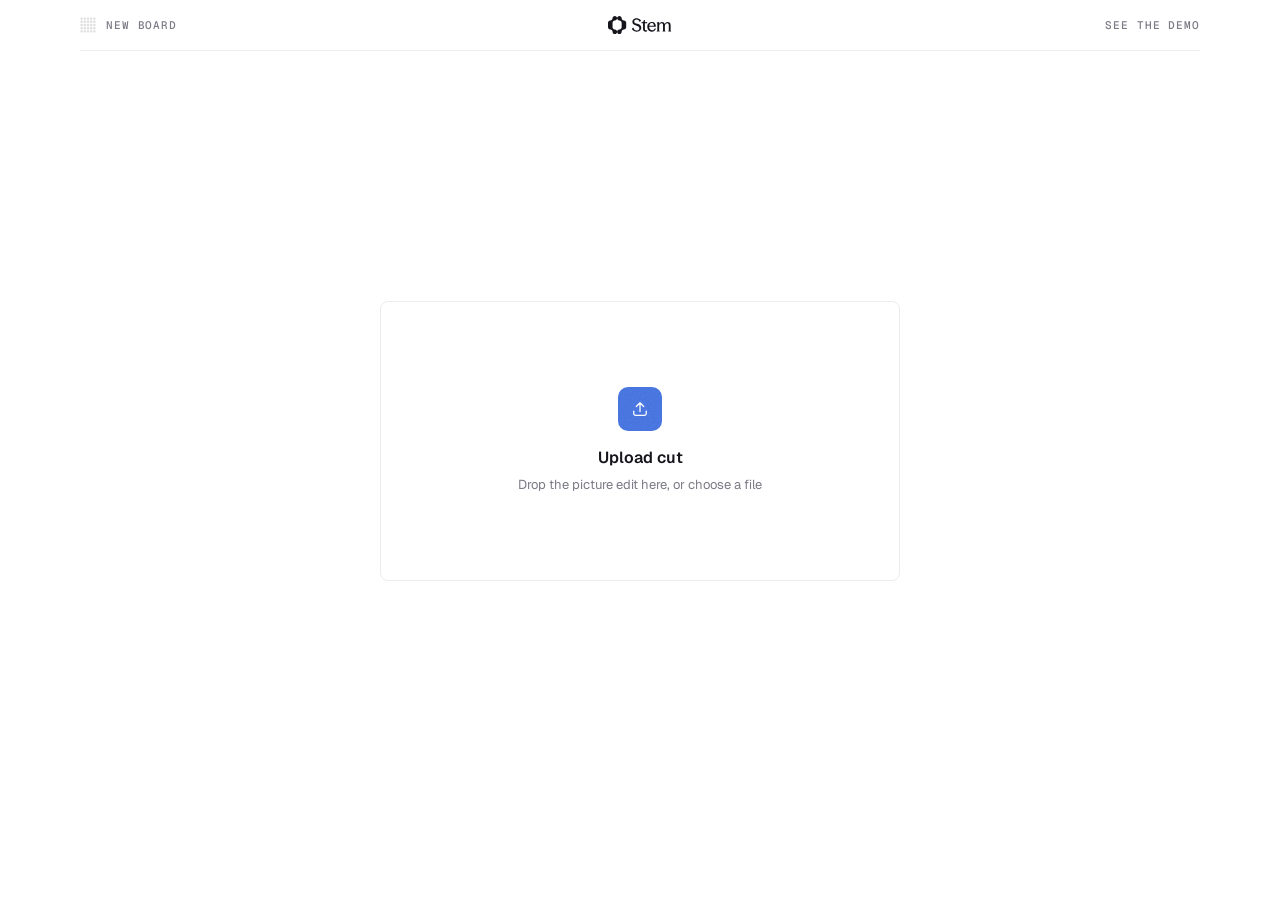
==== commit 48267a9f: "Upload screen: plain white background, no colourful shapes Co-authored-by: Cursor <cursoragent@curso" ====
--- a/index.html
+++ b/index.html
@@ -28,7 +28,12 @@
   window.board=boot({mode:"app",title:board.name,video:URL.createObjectURL(video),script:board.script,cues:board.cues,reel:Object.keys(board.cues||{}),comments:Object.values(board.comments||{}),
     onVideo:f=>{board.videoName=f.name;store.put("video",f).then(()=>save(board))},
     onChange:s=>{board.name=s.title;board.cues=s.cues;board.comments=s.comments;board.script=s.script;save(board)},
-    onReset:async()=>{await store.clear();location.reload()}})}
+    onReset:async()=>{await store.clear();location.reload()}});
+  preload("#sdrop","media/challengers-final-scene.fountain","challengers-final-scene.fountain","text/plain",f=>window.board.setScriptFile(f))}
+
+/* for now: clicking "Upload cut" loads the Challengers reel, and clicking the script slot loads the script snippet, from media/ instead of opening a file picker (dropping a file still works) */
+const preload=(sel,url,name,type,load)=>document.querySelector(sel)?.addEventListener("click",async e=>{e.preventDefault();
+  const blob=await (await fetch(url)).blob();load(new File([blob],name,{type}))});
 
 /* the gate: nothing but "Upload cut". The glyphs need a clock until the board starts its own */
 let gateRaf=0;const gateTick=t=>{NOW=t/1000;for(const it of insts)draw(it);gateRaf=requestAnimationFrame(gateTick)};
@@ -47,6 +52,7 @@
   const gate=$("#gate");gate.classList.add("out");await pause(380);cancelAnimationFrame(gateRaf);gate.remove();
   open(board,f);document.body.classList.add("arrive")}
 $("#gateFile").addEventListener("change",e=>take(e.target.files[0]));
+preload("#gateUp","media/challengers-reel-6.mp4","challengers-reel-6.mp4","video/mp4",take);
 addEventListener("dragover",e=>{const g=$("#gate");if(g&&!g.hidden&&[...e.dataTransfer.types].includes("Files")){e.preventDefault();$("#gateTx").textContent="Drop to upload";$("#gateUp").classList.add("over")}});
 addEventListener("dragleave",e=>{if(!e.relatedTarget&&$("#gate")){$("#gateTx").textContent="Upload cut";$("#gateUp").classList.remove("over")}});
 addEventListener("drop",e=>{if(!$("#gate")||$("#gate").hidden)return;e.preventDefault();$("#gateTx").textContent="Upload cut";$("#gateUp").classList.remove("over");take(e.dataTransfer.files[0])});
@@ -54,9 +60,6 @@
 /* a board already in this browser opens straight away; otherwise, the gate */
 (async()=>{let board=null,video=null;try{[board,video]=await Promise.all([store.get("board"),store.get("video")])}catch(e){}
   if(board&&video){$("#gate").remove();return open(board,video)}
-  $("#gate").hidden=false;$("#gateLogo").innerHTML=LOGO;glyph($("#gateMark"),"garden",{count:0,base:.14});gateRaf=requestAnimationFrame(gateTick);
-  softField($("#gate"),{cols:Math.round(innerWidth/90),alpha:[34,78],seed:11,top:[-.05,.4],stack:[6,12]});
-  /* the shapes lean a little toward the pointer, nearer ones more */
-  $("#gate").addEventListener("pointermove",e=>{const f=$("#gate .sf");if(!f)return;f.style.setProperty("--px",(e.clientX/innerWidth-.5).toFixed(3));f.style.setProperty("--py",(e.clientY/innerHeight-.5).toFixed(3))})})();
+  $("#gate").hidden=false;$("#gateLogo").innerHTML=LOGO;glyph($("#gateMark"),"garden",{count:0,base:.14});gateRaf=requestAnimationFrame(gateTick)})();
 </script>
 </body></html>
--- a/assets/film-cut.css
+++ b/assets/film-cut.css
@@ -6,7 +6,7 @@
   --primary:#1c1917; --primary-foreground:#fafaf9; --secondary:#f5f3f0; --muted:#f5f3f0; --muted-foreground:#78716c;
   --accent:#f3f1ed; --border:#e5e2dd; --input:#e2ded8; --ring:#a1a1a1; --well:#0a0a0a; --well-fg:#fafafa;
   --radius:.625rem; --link:#2b8ff0;
-  --ambience:#7f9460; --footsteps:#c2643f; --props:#d69726; --cloth:#cf7f8b; --hardfx:#e0552b; --score:#8a5a7e;
+  --ambience:#7f9460; --footsteps:#c2643f; --props:#d69726; --cloth:#cf7f8b; --hardfx:#e0552b; --score:#8a5a7e; --offscreen:#1f93a8;
   --shadow-sm:0 1px 2px rgba(0,0,0,.05); --shadow-md:0 4px 6px -1px rgba(0,0,0,.1),0 2px 4px -2px rgba(0,0,0,.1);
   --f-sans:"Geist",ui-sans-serif,system-ui,-apple-system,sans-serif; --f-mono:"Geist Mono",ui-monospace,Menlo,monospace;
   --f-script:"Courier Prime","Courier New",Courier,monospace;
@@ -188,7 +188,7 @@
 @media (min-width:861px){body{height:100dvh}}
 body{overflow-x:hidden}
 .main{flex:1;min-height:0;display:flex;gap:0}
-.vdiv{flex:1 1 auto;min-width:48px;display:flex;justify-content:center}
+.vdiv{flex:none;width:48px;display:flex;justify-content:center}
 .vdiv::before{content:"";width:1px;background:var(--border)}
 .col{position:relative;flex:1;min-width:0;min-height:0;display:flex;flex-direction:column;gap:14px}
 .player{flex:none;padding:14px 18px 10px;display:flex;flex-direction:column;gap:10px;transform-origin:50% 45%;
@@ -580,12 +580,8 @@
 .fh[data-h="in"]{margin-left:-6px;border-right:0;border-radius:0}
 .fh[data-h="out"]{margin-left:2px;border-left:0;border-radius:0}
 .fh:hover,.ftl.grabbing .fh{border-color:var(--foreground)}
-/* ---------- side panel: the sound as a colour, the approval as a small mark ---------- */
+/* ---------- side panel: the sound as a colour ---------- */
 .cdot{display:inline-block;width:7px;height:7px;margin-right:6px;border-radius:50%;background:var(--c);vertical-align:0}
-.sti{flex:none;display:grid;place-items:center;width:26px;height:26px;padding:0;border:0;border-radius:3px;background:none;color:var(--c)}
-button.sti{cursor:pointer}button.sti:hover{background:var(--accent)}
-.sti svg{width:16px;height:16px}
-.sti[data-s=none]{color:var(--muted-foreground)}
 .ci{grid-template-columns:18px 1fr auto;padding-top:9px;padding-bottom:9px}
 .ci .lbl{font-weight:500}
 /* ---------- side panel comments: one left edge, the reply box reads as a field ---------- */
@@ -645,6 +641,117 @@
 .rng{background:none;border-top:1px solid var(--border);font:400 11.5px/24px var(--f-mono)}
 .dock .rng{padding:8px 0 0}
 .dock .stc{background:none;border-color:var(--border);font-weight:400;color:var(--muted-foreground)}.dock button.stc:hover{background:var(--accent);color:var(--foreground)}
+
+/* ========== commenting: cue panel, comments, boxes on the frame, timeline handles. The layout and onboarding below take precedence ========== */
+/* ---------- timeline: hovering near either end of any cue grabs that end; the selected one sits between its brackets, which are its handles ---------- */
+.ftl.edge,.ftl.edge .fm{cursor:ew-resize}
+/* the selected cue keeps its brackets (above); a wider invisible grip makes them easy to catch */
+.fh::before{content:"";position:absolute;inset:-5px -6px}
+
+/* ---------- the sidebar is the cue list. A cue's comment count sits on its row ---------- */
+.ci{grid-template-columns:18px minmax(0,1fr) auto auto}
+.cmc{display:inline-flex;align-items:center;gap:3px;font:500 11px var(--f-mono);color:var(--muted-foreground);padding:1px 5px;border-radius:999px;cursor:pointer}
+.cmc svg{width:12px;height:12px}
+.cmc.open{color:var(--link);background:color-mix(in srgb,var(--link) 12%,transparent)}
+.cmc:hover{background:var(--accent);color:var(--foreground)}
+
+/* ---------- the selected cue: a compact card under the list (name, note, approve, comments) ---------- */
+.cuelist{position:relative}
+.dock{height:auto;max-height:46%;margin-top:6px}
+.dock .cnote{padding:2px 0 0}
+.dock .cnote.ed textarea{min-height:0}
+.acts .cmt b{font:500 11px var(--f-mono);color:var(--link)}
+
+/* ---------- the cue's actions: two sign-off boxes, then its comments ---------- */
+.acts{flex:none;display:grid;grid-template-columns:1fr 1fr;gap:6px;padding:10px 0 4px}
+.pop .acts{padding:10px 12px 4px 18px}
+.sg{display:flex;align-items:center;gap:8px;height:32px;padding:0 10px;border:1px solid var(--border);border-radius:3px;background:var(--card);font:500 12.5px var(--f-sans);color:var(--foreground);text-align:left;white-space:nowrap;cursor:pointer}
+.sg:hover{border-color:color-mix(in srgb,var(--foreground) 45%,var(--border))}
+.sg i{flex:none;display:grid;place-items:center;width:14px;height:14px;border:1.25px solid color-mix(in srgb,var(--foreground) 55%,transparent);border-radius:2px;color:var(--background)}
+.sg i svg{width:11px;height:11px;stroke-width:2}
+.sg.on{color:var(--muted-foreground)}
+.sg.on i{background:var(--foreground);border-color:var(--foreground)}
+.acts .cmt{height:32px;font-size:12.5px;justify-content:flex-start;padding:0 10px}
+.acts .cmt svg{width:14px;height:14px}
+.acts .cmt kbd{margin-left:auto}
+.acts .cmt b{font:500 11px var(--f-mono);color:var(--muted-foreground)}
+
+/* ---------- comments rise as a sheet over the list, in the same paper, borders and type as the rest of the board ---------- */
+.dock.up{position:absolute;left:0;right:0;width:auto;bottom:0;z-index:30;height:auto;max-height:min(80%,620px);margin:0;padding:0 8px 14px;
+  border:0;border-top:1px solid var(--border);border-radius:0;background:var(--background);box-shadow:none;display:flex;flex-direction:column}
+.dock.rise{animation:sheetUp .3s cubic-bezier(.22,1,.36,1)}
+@keyframes sheetUp{from{transform:translateY(40px);opacity:0}}
+@media (prefers-reduced-motion:reduce){.dock.rise{animation:none}}
+.dock.up .ch{padding:12px 0 10px;margin:0}
+.dock.up .ch .bk{margin-left:-8px}
+.dock.up .ch .cls{margin-right:-6px}
+.dock.up .clist .empty{padding:12px 0}
+.dock .compose{position:relative}
+
+/* the @mention picker, above the input */
+.mpop{position:absolute;left:0;right:0;bottom:calc(100% + 4px);z-index:5;padding:4px;border:1px solid var(--border);border-radius:3px;background:var(--popover);box-shadow:var(--shadow-md);animation:mpopIn .12s ease-out}
+@keyframes mpopIn{from{opacity:0;transform:translateY(4px)}}
+.mpop button{display:flex;align-items:center;gap:8px;width:100%;padding:6px 8px;border:0;border-radius:2px;background:none;text-align:left;font:500 13px var(--f-sans);color:var(--foreground);cursor:pointer}
+.mpop button[aria-selected=true],.mpop button:hover{background:var(--accent)}
+.mpop .av{width:20px;height:20px}
+.mpop small{margin-left:auto;font:400 11px var(--f-mono);color:var(--muted-foreground)}
+.pop .compose{position:relative}
+.pop .mpop{left:12px;right:12px}
+
+/* ---------- the cue panel, the same card in the film view and script view: name and timing, note, your confirm box, then the threads ---------- */
+.pop .panel{box-shadow:0 1px 8px rgba(0,0,0,.12)}
+.dock.up .cbody{padding:0 0 6px}
+.dock.up .acts{padding:10px 0 2px}
+.clh{padding:14px 0 4px;font:500 11px/16px var(--f-mono);letter-spacing:.08em;text-transform:uppercase;color:var(--muted-foreground)}
+.clh b{font-weight:500;color:var(--foreground)}
+.pop .clist{padding:0 12px 6px 18px}
+.dock .clist{padding:0}
+/* a thread: its opening message (click to open or close), then a line with your box, when it points and the replies toggle */
+.th{border-top:1px solid var(--border)}
+.clh+.th{border-top:0}
+.th-h{cursor:pointer;border-radius:3px;margin:0 -6px;padding:0 6px;outline:none}
+.th-h:hover{background:var(--accent)}
+.th-h:focus-visible{box-shadow:inset 0 0 0 1px var(--foreground)}
+.th .msg{padding:10px 0 4px}
+.th:not(.open) .th-h .msg p{display:-webkit-box;-webkit-line-clamp:3;-webkit-box-orient:vertical;overflow:hidden}
+.cft{display:flex;align-items:center;gap:8px;padding:2px 0 10px 32px;font:400 11px var(--f-mono);color:var(--muted-foreground)}
+.cft .when{display:inline-flex;align-items:center;gap:4px;white-space:nowrap}
+.cft .when svg{width:12px;height:12px}
+.tgl{margin-left:auto;display:inline-flex;align-items:center;gap:3px;border:0;background:none;padding:2px 0;font:500 12px var(--f-sans);color:var(--foreground);cursor:pointer;white-space:nowrap}
+.tgl svg{width:12px;height:12px;color:var(--muted-foreground)}
+.tgl:hover{text-decoration:underline;text-underline-offset:2px}
+/* open: the replies hang off the opening message on the same thread line, with a reply box at the end */
+.th-r{position:relative;padding:0 0 10px 32px}
+.th-r::before{content:"";position:absolute;left:10.25px;top:-6px;bottom:22px;width:1.5px;border-radius:1px;background:var(--border)}
+.th-r .msg{padding:8px 0}
+.th-r .msg .av{width:20px;height:20px}
+.th-r .msg{grid-template-columns:20px minmax(0,1fr);gap:10px}
+.th-r .msg::before{display:none}
+.acts .cmt svg{stroke-width:1.5}
+
+.acts{grid-template-columns:auto minmax(0,1fr)}
+.acts .cmt{min-width:0;overflow:hidden}
+/* the panel reads as one block (name, note, sign-off) with a single rule under the sign-off row, before the comments */
+.dock.up .ch,.pop .ch{border-bottom:0}
+.dock.up .ch{padding-bottom:4px}
+.dock.up .acts,.pop .acts{padding-bottom:12px;border-bottom:1px solid var(--border)}
+/* message header: name and the moment it points at on the left, when it was posted on the right */
+.msg .who,.dock .msg .who{flex-wrap:nowrap;align-items:baseline;gap:8px}
+.msg .who span{min-width:0;overflow:hidden;text-overflow:ellipsis;white-space:nowrap}
+.msg .who i{margin-left:6px;font:400 11px var(--f-mono);font-style:normal;color:var(--muted-foreground)}
+.msg .who i svg{width:11px;height:11px;vertical-align:-1px;margin-right:3px}
+.msg .who small{margin-left:auto;flex:none}
+/* under each thread: show or hide its replies, and Reply */
+.cft{padding:0 0 10px 32px}
+.tgl{margin-left:0}
+.tgl.rp{margin-left:auto;color:var(--muted-foreground)}
+.tgl.rp:hover{color:var(--foreground)}
+.th-r{padding:0 0 4px 32px}
+.th-r::before{bottom:10px}
+.th.rto-on .th-h{box-shadow:inset 2px 0 0 var(--foreground)}
+/* the box at the bottom while replying: who it's going to, and × to go back to a new comment */
+.rng.rto span{min-width:0;overflow:hidden;text-overflow:ellipsis;white-space:nowrap;font-family:var(--f-sans);font-size:12px;color:var(--muted-foreground)}
+.rng.rto b{font-weight:500;color:var(--foreground)}
 
 /* ---------- the gate: the board's header, and one upload card in the middle (paper, a thin border, an upload mark); the flower blooms in it while the cut is read ---------- */
 .gate{position:fixed;inset:0;z-index:80;display:flex;flex-direction:column;padding:0 max(16px,env(safe-area-inset-right,0px)) 16px max(16px,env(safe-area-inset-left,0px));background:var(--background);transition:opacity .38s ease}
@@ -679,7 +786,7 @@
 .cuelist.empty .dock{flex:1;height:auto;margin:0;border-top:0;justify-content:center}
 .cuelist.empty .dock-e{max-width:250px;margin:0 auto;padding:0 0 8vh;text-align:center}
 
-/* ======================================================================================================
+/* ===============================================================================================
    Look: white page, bright soft colour. Sounds take the reference's palette (cornflower, pink, butter, tangerine,
    sage, lavender); surfaces are white with hairline borders; colour shows up as soft, translucent, slightly blurred
    shapes. The thin brackets stay as the selection mark.
@@ -688,7 +795,7 @@
   --background:#ffffff; --paper:#ffffff; --score-bg:#fafafa; --card:#ffffff; --popover:#ffffff;
   --secondary:#f6f6f8; --muted:#f6f6f8; --accent:#f4f4f7; --muted-foreground:#7c7a85;
   --border:#ececf0; --input:#e2e2e8; --foreground:#17151c; --primary:#17151c;
-  --hardfx:#4f7ff0; --cloth:#ef8ccb; --props:#e9b63f; --footsteps:#f08a3a; --ambience:#8bab5c; --score:#9d87f0;
+  --hardfx:#4f7ff0; --cloth:#ef8ccb; --props:#e9b63f; --footsteps:#f08a3a; --ambience:#8bab5c; --score:#9d87f0; --offscreen:#1f93a8;
   --teal:#1f93a8; --peach:#f6b7a3; --sky:#8fb3f7;
   --shadow-sm:0 1px 2px rgba(23,21,28,.04); --shadow-md:0 8px 24px -10px rgba(23,21,28,.14),0 2px 6px rgba(23,21,28,.04);
 }
@@ -911,6 +1018,150 @@
 .ctl .legend{margin-left:0;justify-self:end}
 .nc-c{grid-template-columns:repeat(4,1fr)}
 
+/* the transport: the timecode sits in the row beside the play controls (so the sound filter can't run into it), and the filter wraps if it must */
+.ctl-l{gap:6px}
+.ctl-m .tc{position:static;margin-left:10px}
+.ctl .legend{min-width:0;justify-self:stretch;flex-wrap:wrap;justify-content:flex-end;row-gap:0}
+
+/* ---------- off screen: a kind of sound of its own, coming from one side of the frame ---------- */
+/* in the cue list, the arrow before the name */
+.osa{margin-right:5px;font-style:normal;font-weight:500;color:var(--offscreen)}
+/* in the panel: one line saying where it comes from, and Change */
+.osc{display:flex;align-items:center;gap:4px;padding:12px 0 0;font-size:12.5px;color:var(--muted-foreground)}
+.osc b{font-weight:500;color:var(--foreground)}
+.osc .lk2{margin-left:auto;font-size:12.5px}
+.pop .osc{padding:12px 12px 0 18px}
+
+/* picking the side, on the film: the frame splits into four triangles meeting in the middle, each fading in from its own edge with an arrow;
+   wherever you click, the nearest edge wins. Hovering one brings it up */
+.osel{position:absolute;inset:0;z-index:4;background:rgba(0,0,0,.18);animation:oeIn .2s ease-out}
+.oz{position:absolute;inset:0;display:flex;align-items:center;justify-content:center;gap:6px;padding:16px;border:0;color:#fff;cursor:pointer;opacity:.55;transition:opacity .15s}
+.oz:hover,.oz:focus-visible,.oz.on{opacity:1;outline:none}
+.oz.left{clip-path:polygon(0 0,50% 50%,0 100%);justify-content:flex-start;flex-direction:column;align-items:flex-start;background:linear-gradient(90deg,color-mix(in srgb,var(--offscreen) 85%,transparent),transparent 34%)}
+.oz.right{clip-path:polygon(100% 0,50% 50%,100% 100%);justify-content:flex-end;flex-direction:column;align-items:flex-end;background:linear-gradient(270deg,color-mix(in srgb,var(--offscreen) 85%,transparent),transparent 34%)}
+.oz.left,.oz.right{justify-content:center}
+.oz.top{clip-path:polygon(0 0,100% 0,50% 50%);align-items:flex-start;background:linear-gradient(180deg,color-mix(in srgb,var(--offscreen) 85%,transparent),transparent 38%)}
+.oz.bottom{clip-path:polygon(0 100%,100% 100%,50% 50%);align-items:flex-end;background:linear-gradient(0deg,color-mix(in srgb,var(--offscreen) 85%,transparent),transparent 38%)}
+.oza{display:grid;place-items:center;width:34px;height:34px;border-radius:50%;background:rgba(0,0,0,.5);font:500 17px/1 var(--f-sans)}
+.ozl{padding:2px 7px;border-radius:3px;background:rgba(0,0,0,.6);font:500 11.5px var(--f-sans)}
+.osq{position:absolute;left:50%;top:50%;transform:translate(-50%,-50%);margin:0;padding:8px 14px;border-radius:4px;background:rgba(0,0,0,.72);color:#fff;font:500 14px/20px var(--f-sans);text-align:center;pointer-events:none;white-space:nowrap}
+.osq small{display:block;font:400 11px var(--f-mono);color:rgba(255,255,255,.7)}
+.screen.picking .big,.screen.picking .oedge{display:none}
+
+/* on the picture: while an off-screen cue plays, its edge glows, and its name sits on a dark chip so it reads over any frame */
+.oedge{position:absolute;inset:0;z-index:2;pointer-events:none}
+.oe{position:absolute;display:flex;align-items:center;justify-content:center;animation:oeIn .3s ease-out}
+.oe b{display:inline-flex;align-items:center;gap:6px;max-width:100%;padding:4px 9px;border-radius:3px;background:rgba(0,0,0,.66);font:500 12px var(--f-sans);color:#fff;white-space:nowrap;overflow:hidden;text-overflow:ellipsis}
+.oe b i{font-style:normal;color:color-mix(in srgb,var(--offscreen) 55%,#fff)}
+.oe.left,.oe.right{top:0;bottom:0;width:26%}
+.oe.left{left:0;justify-content:flex-start;padding-left:12px;background:linear-gradient(90deg,color-mix(in srgb,var(--offscreen) 75%,transparent),transparent)}
+.oe.right{right:0;justify-content:flex-end;padding-right:12px;background:linear-gradient(270deg,color-mix(in srgb,var(--offscreen) 75%,transparent),transparent)}
+.oe.top,.oe.bottom{left:0;right:0;height:24%}
+.oe.top{top:0;align-items:flex-start;padding-top:12px;background:linear-gradient(180deg,color-mix(in srgb,var(--offscreen) 75%,transparent),transparent)}
+.oe.bottom{bottom:0;align-items:flex-end;padding-bottom:12px;background:linear-gradient(0deg,color-mix(in srgb,var(--offscreen) 75%,transparent),transparent)}
+@keyframes oeIn{from{opacity:0}}
+@media (prefers-reduced-motion:reduce){.oe,.osel{animation:none}}
+
+/* the new-cue card: all five kinds of sound in one row */
+.nc-c{grid-template-columns:repeat(5,minmax(0,1fr))}
+.nc{width:452px}
+.nc-c .nct{padding:8px 7px 7px;font-size:12px}
+.nc-c .nct span{white-space:nowrap;overflow:hidden;text-overflow:ellipsis;max-width:100%}
+.nc-c .nct{position:relative}
+.nct[data-arrow]::after{content:attr(data-arrow);position:absolute;top:6px;right:7px;font:500 13px/1 var(--f-sans);color:var(--offscreen)}
+/* ---------- timeline (Josh): lanes named in a gutter, stacked in build order (score on top, the ambience bed at the bottom),
+   cues as solid blocks that light up while they sound, a ghost playhead on hover, and scrubbing that catches on cue edges ---------- */
+.tlg{display:grid;grid-template-columns:76px minmax(0,1fr);gap:8px}
+.tll{position:relative;pointer-events:none}
+.tll span{position:absolute;left:0;right:0;display:flex;align-items:center;gap:6px;font:400 10.5px var(--f-mono);letter-spacing:.02em;color:var(--muted-foreground);white-space:nowrap;transition:color .2s}
+.tll i{width:6px;height:6px;border-radius:50%;background:color-mix(in srgb,var(--c) 45%,transparent);transition:background .2s,box-shadow .2s,transform .2s cubic-bezier(.34,1.56,.64,1)}
+.tll span.live{color:var(--foreground)}
+.tll span.live i{background:var(--c);box-shadow:0 0 0 3px color-mix(in srgb,var(--c) 18%,transparent);transform:scale(1.15)}
+.tll span.on{color:var(--foreground)}
+.ftl .lnl{height:24px;background:none;border-top:1px solid color-mix(in srgb,var(--foreground) 5%,transparent)}
+.ftl .lnl.on{background:color-mix(in srgb,var(--c) 7%,transparent)}
+.ftl::before{display:none}
+
+.ftl .fm{height:24px;margin-top:0}
+.ftl .fm::before{top:7px;height:10px;border-radius:3px;background:color-mix(in srgb,var(--c) 32%,transparent);box-shadow:inset 0 0 0 1px color-mix(in srgb,var(--c) 45%,transparent);
+  transition:top .18s cubic-bezier(.22,1,.36,1),height .18s cubic-bezier(.22,1,.36,1),background .2s,box-shadow .2s}
+.ftl .fm.bed::before{top:4px;height:16px;border-radius:4px;background:repeating-linear-gradient(90deg,color-mix(in srgb,var(--c) 26%,transparent) 0 2px,color-mix(in srgb,var(--c) 16%,transparent) 2px 5px)}
+.ftl .fm:hover::before,.ftl .fm.hot::before{top:5px;height:14px;background:color-mix(in srgb,var(--c) 55%,transparent)}
+.ftl .fm.bed:hover::before,.ftl .fm.bed.hot::before{top:3px;height:18px}
+.ftl .fm.on::before{top:4px;height:16px;background:var(--c);box-shadow:0 0 0 1px var(--c),0 0 12px -2px var(--c)}
+.ftl .fm.bed.on::before{top:3px;height:18px;background:repeating-linear-gradient(90deg,var(--c) 0 2px,color-mix(in srgb,var(--c) 70%,transparent) 2px 5px)}
+.ftl .fm.cur::before{background:var(--c)}
+.ftl .fm.sel::before{top:3px;height:18px;border-radius:4px;background:var(--c);box-shadow:0 0 0 1.5px var(--card),0 0 0 3px var(--c)}
+.ftl .fh,.ftl .fh:hover,.ftl.grabbing .fh{height:18px;margin-top:0}
+.ftl .fh::after{top:6px}
+
+.ftl .fph{width:2px;box-shadow:0 0 0 2px color-mix(in srgb,var(--card) 70%,transparent)}
+.ftl .fph::before{content:"";position:absolute;left:-4px;top:-4px;width:10px;height:6px;border-radius:2px 2px 5px 5px;background:var(--foreground)}
+.ftl .fph.snap{animation:fph-snap .32s cubic-bezier(.34,1.56,.64,1)}
+@keyframes fph-snap{0%{transform:scaleX(1)}35%{transform:scaleX(2.2)}100%{transform:scaleX(1)}}
+
+.fgh{position:absolute;top:12px;bottom:18px;width:1px;margin-left:-.5px;background:color-mix(in srgb,var(--foreground) 35%,transparent);pointer-events:none;z-index:3}
+.fgh b{position:absolute;bottom:100%;left:50%;transform:translate(-50%,-2px);padding:1px 5px;border-radius:3px;background:var(--foreground);color:var(--background);font:500 10px/14px var(--f-mono);white-space:nowrap}
+.ftl.grabbing .fgh{display:none}
+@media (max-width:860px){.tlg{grid-template-columns:minmax(0,1fr)}.tll{display:none}}
+
+/* ---------- timeline zoom (Josh): the timeline clips to its view; under it, − + Fit and the navigator (the whole reel in miniature,
+   with a window on what's showing: drag it to move, drag its ends to expand or compress) ---------- */
+.ftl{overflow-x:clip}
+.ftl .tk.z b{transform:none}
+.tzr{margin-top:6px;align-items:center}
+.tzb{display:flex;align-items:center;gap:2px}
+.tzb .btn{height:22px;min-width:22px;padding:0 5px;font:500 12px/1 var(--f-mono);color:var(--muted-foreground)}
+.tzb .btn:hover:not(:disabled){color:var(--foreground)}
+.tzb .btn:disabled{opacity:.35;cursor:default}
+.tnv{position:relative;height:24px;border-radius:4px;background:color-mix(in srgb,var(--foreground) 4%,transparent);overflow:hidden;cursor:pointer;touch-action:none;user-select:none;-webkit-user-select:none}
+.tnv canvas{position:absolute;inset:0;width:100%;height:100%}
+.tnp{position:absolute;top:0;bottom:0;width:1.5px;margin-left:-.75px;background:var(--foreground);pointer-events:none;z-index:2}
+.tnw{position:absolute;top:0;bottom:0;min-width:12px;border-radius:4px;box-shadow:0 0 0 9999px color-mix(in srgb,var(--background) 62%,transparent),inset 0 0 0 1.5px var(--foreground);cursor:grab;z-index:1;
+  transition:box-shadow .2s}
+.tnv.full .tnw{box-shadow:0 0 0 9999px transparent,inset 0 0 0 1px color-mix(in srgb,var(--foreground) 28%,transparent)}
+.tnv.grabbing,.tnv.grabbing *{cursor:grabbing!important}
+.tnw i{position:absolute;top:0;bottom:0;width:10px;cursor:ew-resize}
+.tnw i[data-e="in"]{left:-5px}.tnw i[data-e="out"]{right:-5px}
+.tnw i::after{content:"";position:absolute;left:4px;top:7px;bottom:7px;width:2px;border-radius:1px;background:var(--foreground);opacity:0;transition:opacity .15s,transform .2s cubic-bezier(.34,1.56,.64,1)}
+.tnv:hover .tnw i::after,.tnw.live i::after{opacity:.8}
+.tnw i:hover::after{transform:scaleY(1.35)}
+.tnl{position:absolute;left:0;top:50%;z-index:20;transform:translateY(-50%) scale(.92);padding:1px 5px;border-radius:3px;background:var(--foreground);color:var(--background);font:500 10px/14px var(--f-mono);white-space:nowrap;opacity:0;pointer-events:none;transition:opacity .15s,transform .2s cubic-bezier(.34,1.56,.64,1)}
+.tnvw{position:relative;min-width:0}
+.tnvw:has(.tnw.live) .tnl{opacity:1;transform:translateY(-50%) scale(1)}
+@media (max-width:860px){.tzr{grid-template-columns:auto minmax(0,1fr)}}
+
+/* ---------- long reels (Josh): folded lanes, cue clusters, clickable scenes, presets and follow mode, go-to timecode, a filmstrip navigator ---------- */
+.tll span{pointer-events:auto;cursor:pointer;border-radius:3px;transition:color .2s,height .25s cubic-bezier(.22,1,.36,1),top .25s cubic-bezier(.22,1,.36,1)}
+.tll span:hover{color:var(--foreground)}
+.tll span.fold{font-size:0;gap:0}
+.tll span.fold i{width:12px;height:2px;border-radius:1px}
+.tll span.fold:hover{font-size:10.5px;gap:6px}
+.tll span.fold:hover i{width:6px;height:6px;border-radius:50%}
+.ftl .fm.mini{height:10px}
+.ftl .fm.mini::before,.ftl .fm.mini:hover::before,.ftl .fm.mini.on::before{top:3px;height:4px;border-radius:2px}
+.fcl{position:absolute;z-index:2;padding:0;border:0;background:none;cursor:zoom-in;display:flex;align-items:center;justify-content:center;transition:opacity .2s}
+.fcl::before{content:"";position:absolute;left:0;right:0;top:50%;height:12px;margin-top:-6px;border-radius:6px;background:repeating-linear-gradient(90deg,color-mix(in srgb,var(--c) 70%,transparent) 0 2px,color-mix(in srgb,var(--c) 30%,transparent) 2px 4px);box-shadow:inset 0 0 0 1px var(--c);transition:transform .2s cubic-bezier(.34,1.56,.64,1)}
+.fcl span{position:relative;padding:0 4px;border-radius:6px;background:var(--card);color:var(--foreground);font:500 9.5px/12px var(--f-mono);box-shadow:0 0 0 1px var(--c)}
+.fcl:hover::before{transform:scaleY(1.25)}
+.fcl.faded{opacity:.12}
+.ftl .scb span{pointer-events:auto;cursor:zoom-in;padding:0 3px;margin-left:-3px;border-radius:3px;transition:background .15s,color .15s}
+.ftl .scb span:hover{background:var(--foreground);color:var(--background)}
+.tzr{grid-template-columns:76px minmax(0,1fr) auto}
+.tzp{display:flex;align-items:center;gap:1px}
+.tzp .btn{height:22px;padding:0 6px;font:500 11px/1 var(--f-mono);color:var(--muted-foreground)}
+.tzp .btn:hover{color:var(--foreground)}
+.tzp .btn:disabled{opacity:.35;cursor:default}
+.tzp #zFol[aria-pressed=true]{color:var(--foreground);background:var(--accent)}
+.tzs{width:1px;height:14px;margin:0 4px;background:var(--border)}
+.tnv{height:34px}
+.ctl .tc{cursor:text;border-radius:4px;padding:2px 4px;margin-left:-4px;transition:background .15s}
+.ctl .tc:hover{background:var(--accent)}
+.ctl .tc.edit{background:none;padding:0;margin-left:-4px}
+.ctl .tc input{width:92px;height:22px;padding:0 4px;border:1px solid var(--foreground);border-radius:4px;background:var(--card);color:var(--foreground);font:500 12px var(--f-mono);outline:none}
+.ctl .tc.bad input{border-color:var(--hardfx);animation:tc-no .3s}
+@keyframes tc-no{20%{transform:translateX(-3px)}40%{transform:translateX(3px)}60%{transform:translateX(-2px)}80%{transform:translateX(1px)}}
+@media (max-width:860px){.tzr{grid-template-columns:auto minmax(0,1fr)}.tzp{grid-column:1/-1;justify-content:flex-end}}
 /* the clock: the reel's time, turning over (a drum rotating on its axis) to the cue's running length while you mark */
 .clock{height:22px;perspective:240px}
 .clock-in{position:relative;height:22px;transform-style:preserve-3d;transition:transform .55s var(--spring)}
@@ -997,3 +1248,23 @@
 @keyframes side-kid{from{opacity:0;transform:translateX(26px)}}
 @media (prefers-reduced-motion:reduce){.main.anim .col,.main.anim .screen,.main.anim .cuelist{transition:none}.main.anim .cuelist>*{animation:none}}
 @media (max-width:860px){.cuelist{margin-left:0}.cuelist>*{width:auto}}
+
+/* ---------- tidy-up: the cue panel sits in the list's column, the playhead keeps its cap, the sound filter is one quiet row ---------- */
+/* the cue panel is the second half of the cue column rather than a sheet laid over it: the list gives it room (and keeps its own scroll), and both share one left and right edge */
+.dock.up{position:relative;left:auto;right:auto;bottom:auto;z-index:auto;flex:none;width:auto;height:auto;max-height:min(60%,560px);margin:8px 0 0;padding:0 8px 14px;border:0;border-top:1px solid var(--border);background:transparent;box-shadow:none;filter:none}
+.dock.up .panel{box-shadow:none;background:transparent}
+.dock.rise{animation:sheetUp .28s cubic-bezier(.22,1,.36,1)}
+@keyframes sheetUp{from{transform:translateY(10px);opacity:0}}
+/* the list fades only at its own ends (the old long fade sat under the panel and left rows sliced at its top edge) */
+.cl-scroll{-webkit-mask-image:linear-gradient(to bottom,transparent,#000 14px,#000 calc(100% - 14px),transparent);mask-image:linear-gradient(to bottom,transparent,#000 14px,#000 calc(100% - 14px),transparent)}
+.dock .cnote.ed textarea{overflow-y:auto;resize:none}
+
+/* the playhead's cap slides inward at either end of the view (see capFit) instead of being cut by the timeline's edge */
+.ftl .fph::before{left:calc(-4px + var(--cap,0px))}
+
+/* the sound filter: five small colour dots in one row, balancing Mark cue on the other side of the clock. The name appears beside the one you've picked; every dot says its name on hover */
+.ctl .legend{flex-wrap:nowrap;justify-self:end;justify-content:flex-end;gap:0}
+.legend .lg{gap:0;height:28px;padding:0 7px}
+.legend .lg i{width:8px;height:8px}
+.legend .lg span{max-width:0;margin-left:0;overflow:hidden;opacity:0;white-space:nowrap;transition:max-width .3s var(--spring),margin-left .3s var(--spring),opacity .2s}
+.legend .lg[aria-pressed=true] span{max-width:96px;margin-left:6px;opacity:1}
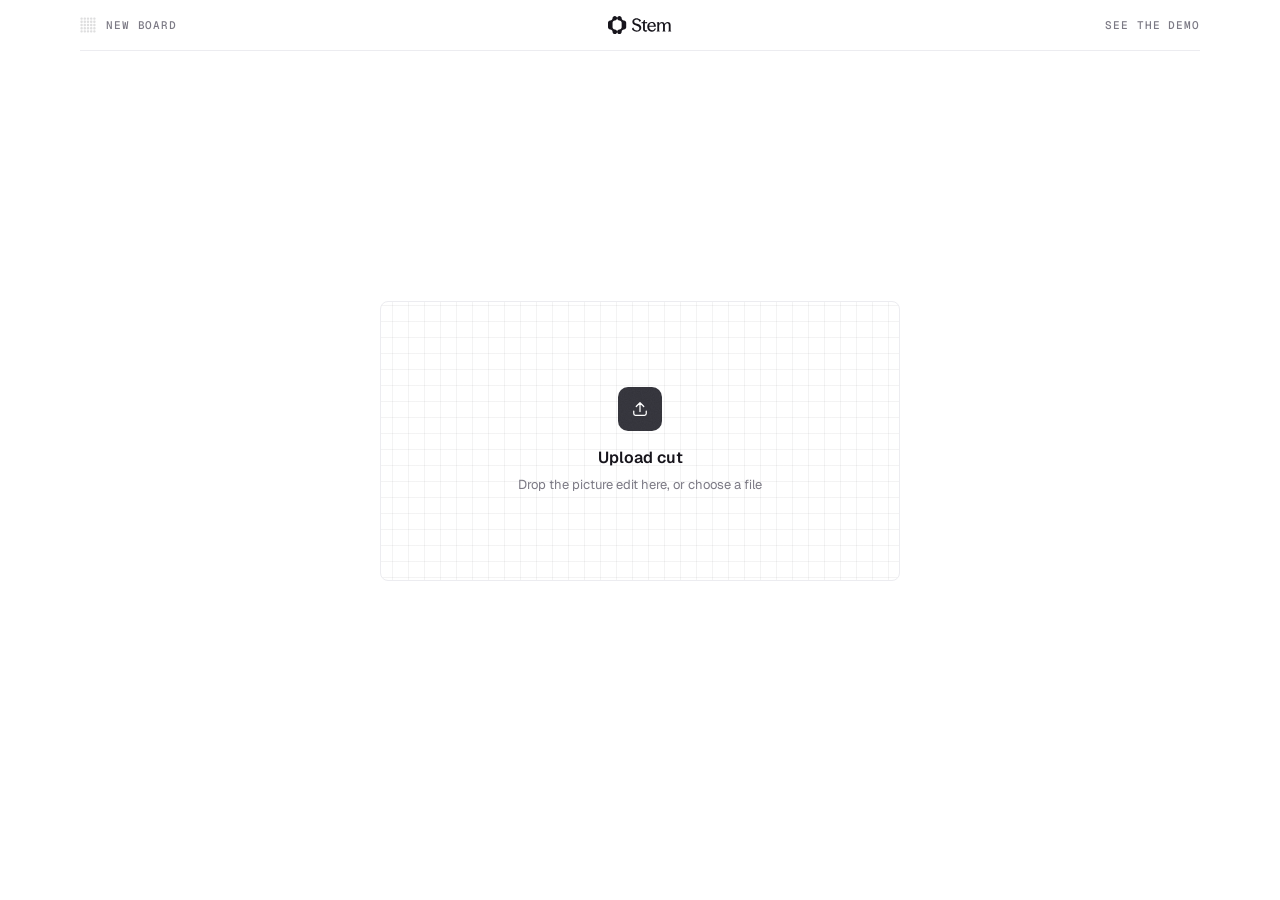
==== commit 7462d2f5: "Upload card: faint pixel grid, charcoal accent in place of blue Co-authored-by: Cursor <cursoragent@" ====
--- a/index.html
+++ b/index.html
@@ -42,7 +42,7 @@
 /* read the cut: its length and picture size, so the board opens already laid out; the flower blooms the whole time, then closes into a check */
 async function take(f){if(!f)return;if(!f.type.startsWith("video/"))return say("That isn't a video");
   $("#gateUp").hidden=true;$("#gateBusy").hidden=false;$("#gateName").textContent=f.name;
-  const g=glyph($("#gateG"),"pulse",{color:"--hardfx",base:.08});
+  const g=glyph($("#gateG"),"pulse",{color:"--charcoal",base:.08});
   const v=document.createElement("video");v.preload="metadata";v.muted=true;v.src=URL.createObjectURL(f);
   const ok=await Promise.race([new Promise(r=>{v.onloadedmetadata=()=>r(true);v.onerror=()=>r(false)}),pause(15000).then(()=>true)]);
   if(!ok){cancelAnimationFrame(gateRaf);$("#gateBusy").hidden=true;$("#gateUp").hidden=false;return say("Couldn't play that video")}
--- a/assets/film-cut.css
+++ b/assets/film-cut.css
@@ -1268,3 +1268,10 @@
 .legend .lg i{width:8px;height:8px}
 .legend .lg span{max-width:0;margin-left:0;overflow:hidden;opacity:0;white-space:nowrap;transition:max-width .3s var(--spring),margin-left .3s var(--spring),opacity .2s}
 .legend .lg[aria-pressed=true] span{max-width:96px;margin-left:6px;opacity:1}
+
+/* ---------- upload card: a faint pixel grid behind it, and charcoal in place of the blue accent ---------- */
+:root{--charcoal:#3a3a42}
+.gate-up,.gate-up:hover,.gate-up.over{background-image:linear-gradient(color-mix(in srgb,var(--foreground) 5%,transparent) 1px,transparent 1px),linear-gradient(90deg,color-mix(in srgb,var(--foreground) 5%,transparent) 1px,transparent 1px);background-size:16px 16px;background-position:center}
+.gate-up:hover,.gate-up.over{border-color:color-mix(in srgb,var(--charcoal) 45%,var(--border))}
+.gate-ic,.gate-up:hover .gate-ic{background-color:var(--charcoal)}
+.gate-up.bad{border-color:var(--charcoal)}.gate-up.bad .gate-s{color:var(--charcoal)}
